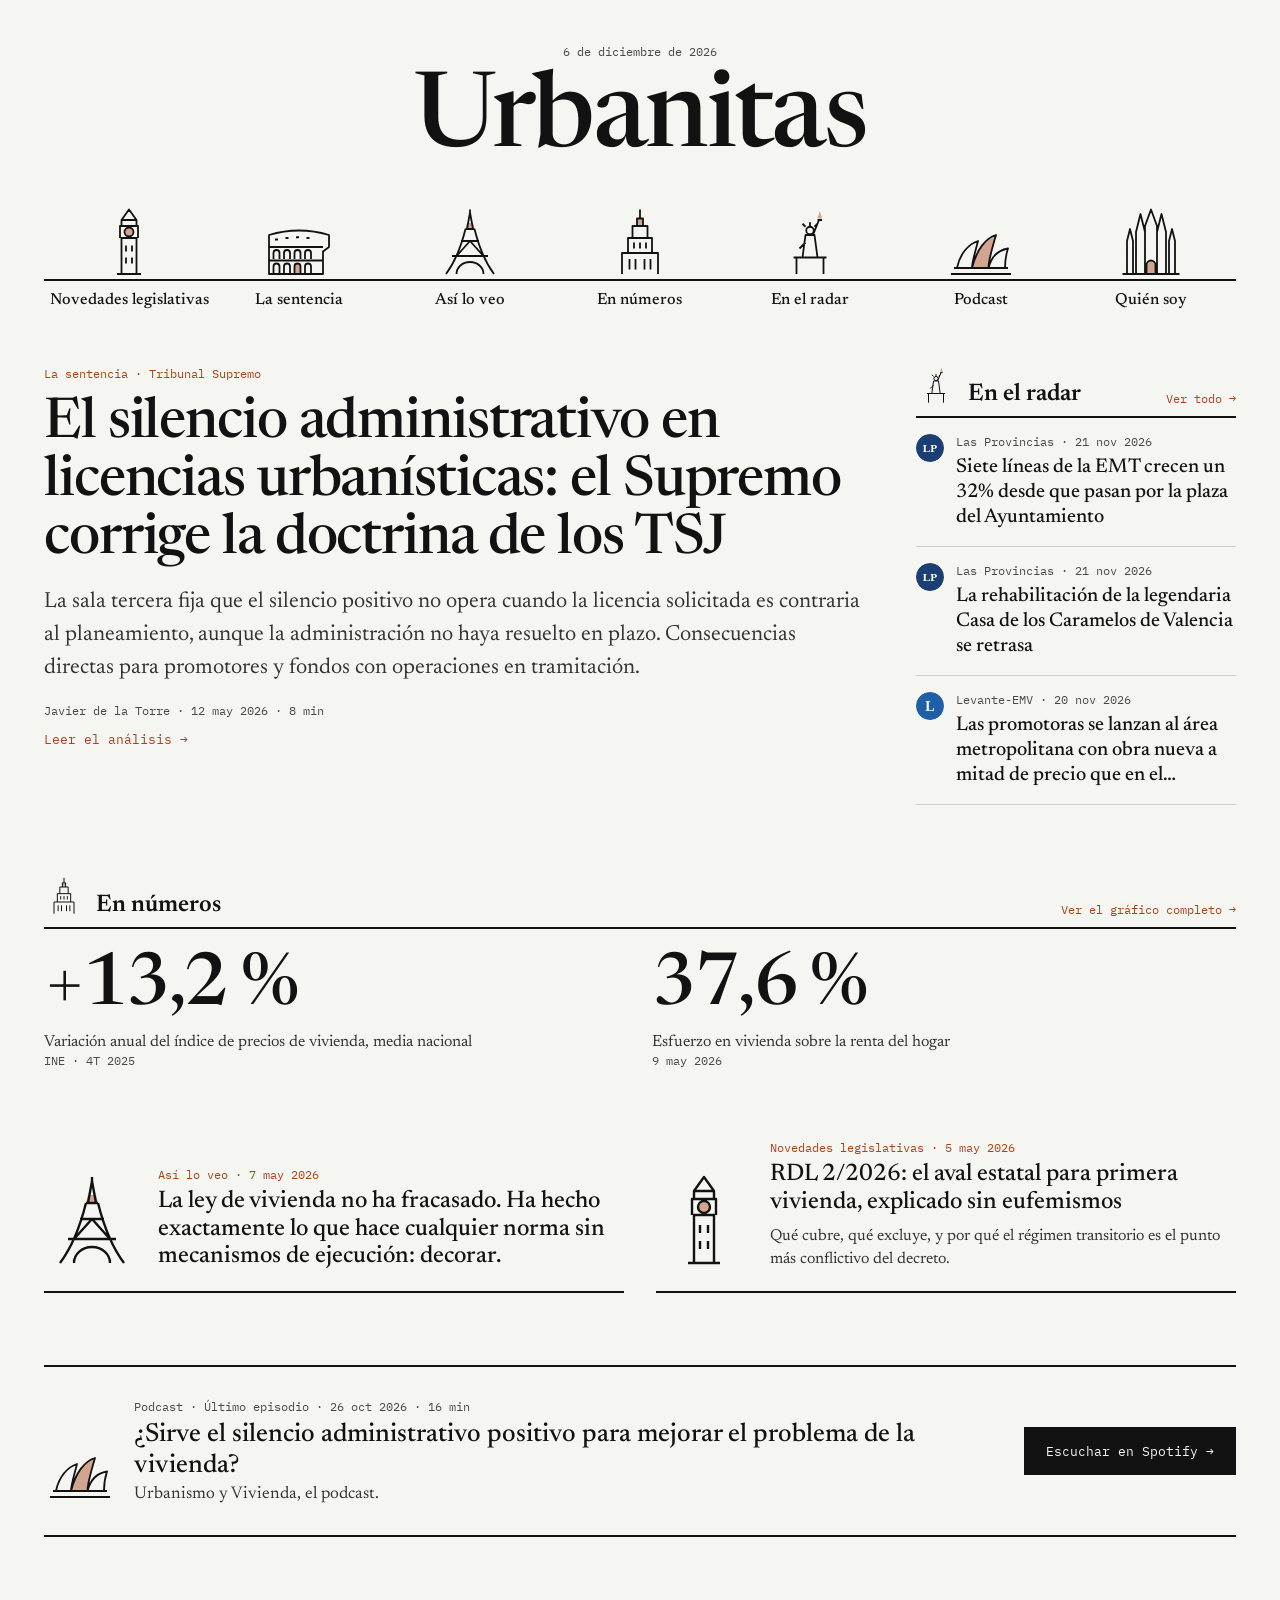
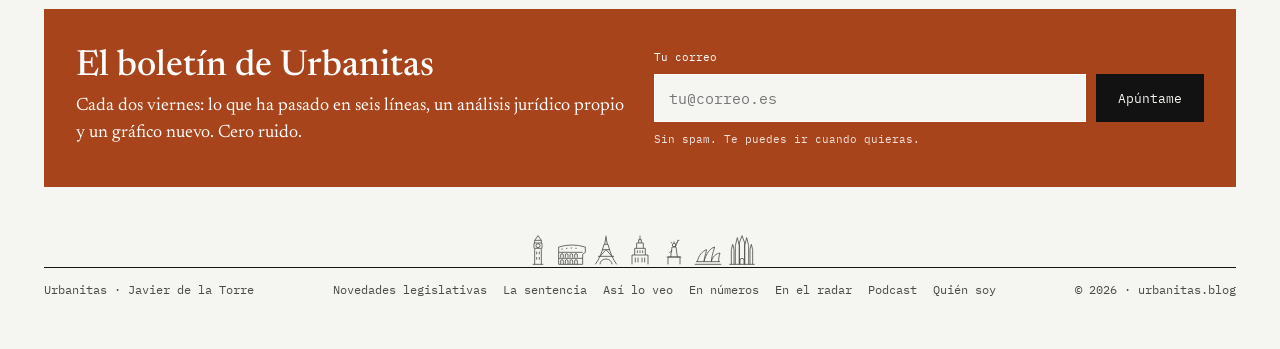
==== index.html @ dc938161 "Radar diario: 21 nov 2026 Co-Authored-By: Claude Opus 5.5 <noreply@anthropic.com> Claude-Session: ht" ====
<!doctype html>
<html lang="es">
<head>
<meta charset="utf-8">
<meta name="viewport" content="width=device-width, initial-scale=1">
<title>Urbanitas</title>
<meta name="description" content="Urbanitas: análisis jurídico, datos y opinión sobre urbanismo y vivienda en España, por Javier de la Torre.">
<link rel="preconnect" href="https://fonts.googleapis.com">
<link rel="preconnect" href="https://fonts.gstatic.com" crossorigin>
<link href="https://fonts.googleapis.com/css2?family=Newsreader:ital,opsz,wght@0,6..72,400;0,6..72,500;0,6..72,600;1,6..72,400&family=IBM+Plex+Mono:wght@400;500&display=swap" rel="stylesheet">
<link rel="stylesheet" href="assets/urbanitas.css">
<link rel="icon" href="data:image/svg+xml,%3Csvg xmlns='http://www.w3.org/2000/svg' viewBox='0 0 32 32'%3E%3Crect width='32' height='32' fill='%23121212'/%3E%3Ctext x='16' y='23' font-family='Georgia,serif' font-size='20' fill='%23F5F5F2' text-anchor='middle'%3EU%3C/text%3E%3C/svg%3E">
</head>
<body>

<header class="cabecera contenedor">
  <div class="cabecera-meta"><span id="fecha-hoy"></span></div>
  <a href="index.html" class="logo">Urbanitas</a>
  <nav class="skyline" aria-label="Secciones">
      <a href="legislativa.html">
        <span class="suelo"><svg class="icono" viewBox="0 0 48 48" aria-hidden="true"><use href="assets/iconos.svg#i-bigben"></use></svg></span>
        <span class="nombre">Novedades legislativas</span>
      </a>
      <a href="sentencia.html">
        <span class="suelo"><svg class="icono" viewBox="0 0 48 48" aria-hidden="true"><use href="assets/iconos.svg#i-coliseo"></use></svg></span>
        <span class="nombre">La sentencia</span>
      </a>
      <a href="opinion.html">
        <span class="suelo"><svg class="icono" viewBox="0 0 48 48" aria-hidden="true"><use href="assets/iconos.svg#i-eiffel"></use></svg></span>
        <span class="nombre">Así lo veo</span>
      </a>
      <a href="numeros.html">
        <span class="suelo"><svg class="icono" viewBox="0 0 48 48" aria-hidden="true"><use href="assets/iconos.svg#i-empire"></use></svg></span>
        <span class="nombre">En números</span>
      </a>
      <a href="radar.html">
        <span class="suelo"><svg class="icono" viewBox="0 0 48 48" aria-hidden="true"><use href="assets/iconos.svg#i-libertad"></use></svg></span>
        <span class="nombre">En el radar</span>
      </a>
      <a href="podcast.html">
        <span class="suelo"><svg class="icono" viewBox="0 0 48 48" aria-hidden="true"><use href="assets/iconos.svg#i-opera"></use></svg></span>
        <span class="nombre">Podcast</span>
      </a>
      <a href="quien.html">
        <span class="suelo"><svg class="icono" viewBox="0 0 48 48" aria-hidden="true"><use href="assets/iconos.svg#i-sagrada"></use></svg></span>
        <span class="nombre">Quién soy</span>
      </a>
  </nav>
</header>

<main class="contenedor">
<div class="portada">
  <article>
    <div class="eyebrow">La sentencia · Tribunal Supremo</div>
    <h1 class="titular-grande"><a href="sentencia.html">El silencio administrativo en licencias urbanísticas: el Supremo corrige la doctrina de los TSJ</a></h1>
    <p class="entradilla">La sala tercera fija que el silencio positivo no opera cuando la licencia solicitada es contraria al planeamiento, aunque la administración no haya resuelto en plazo. Consecuencias directas para promotores y fondos con operaciones en tramitación.</p>
    <div class="fecha">Javier de la Torre · 12 may 2026 · 8 min</div>
    <a href="sentencia.html" class="boton-texto">Leer el análisis →</a>
  </article>

  <aside aria-labelledby="radar-tit">
    <div class="cabeza-bloque">
      <svg class="icono" viewBox="0 0 48 48" aria-hidden="true"><use href="assets/iconos.svg#i-libertad"></use></svg>
      <h2 id="radar-tit">En el radar</h2>
      <a href="radar.html" class="mas">Ver todo →</a>
    </div>
    <div class="lista-radar">
      <a href="https://www.lasprovincias.es/valencia-ciudad/siete-lineas-emt-crecen-pasan-plaza-ayuntamiento-20261120200342-nt.html" target="_blank" rel="noopener">
        <img class="medio" src="assets/medios/lasprovincias.svg" alt="" width="28" height="28">
        <span class="cuerpo">
        <span class="fuente">Las Provincias · 21 nov 2026</span>
        <span class="tit">Siete líneas de la EMT crecen un 32% desde que pasan por la plaza del Ayuntamiento</span>
        </span>
      </a>
      <a href="https://www.lasprovincias.es/valencia-ciudad/rehabilitacion-legendaria-casa-caramelos-valencia-retrasa-20261120002434-nt.html" target="_blank" rel="noopener">
        <img class="medio" src="assets/medios/lasprovincias.svg" alt="" width="28" height="28">
        <span class="cuerpo">
        <span class="fuente">Las Provincias · 21 nov 2026</span>
        <span class="tit">La rehabilitación de la legendaria Casa de los Caramelos de Valencia se retrasa</span>
        </span>
      </a>
      <a href="https://www.levante-emv.com/economia/2026/11/20/promotoras-lanzan-area-metropolitana-obra-obra-nueva-valencia-136625715.html" target="_blank" rel="noopener">
        <img class="medio" src="assets/medios/levante.svg" alt="" width="28" height="28">
        <span class="cuerpo">
        <span class="fuente">Levante-EMV · 20 nov 2026</span>
        <span class="tit">Las promotoras se lanzan al área metropolitana con obra nueva a mitad de precio que en el…</span>
        </span>
      </a>
    </div>
  </aside>
</div>

<section class="bloque" aria-labelledby="numeros-tit">
  <div class="cabeza-bloque">
    <svg class="icono" viewBox="0 0 48 48" aria-hidden="true"><use href="assets/iconos.svg#i-empire"></use></svg>
    <h2 id="numeros-tit">En números</h2>
    <a href="numeros.html" class="mas">Ver el gráfico completo →</a>
  </div>
  <div class="cifras">
    <div class="cifra">
      <div class="valor">+13,2 %</div>
      <div class="que">Variación anual del índice de precios de vivienda, media nacional</div>
      <div class="fuente">INE · 4T 2025</div>
    </div>
    <div class="cifra">
      <div class="valor">37,6 %</div>
      <div class="que">Esfuerzo en vivienda sobre la renta del hogar</div>
      <div class="fuente">9 may 2026</div>
    </div>
  </div>
</section>

<section class="bloque tarjetas" aria-label="Más secciones">
  <a href="opinion.html" class="tarjeta">
    <svg class="icono" viewBox="0 0 48 48" aria-hidden="true"><use href="assets/iconos.svg#i-eiffel"></use></svg>
    <span>
      <span class="eyebrow">Así lo veo · 7 may 2026</span>
      <span class="tit">La ley de vivienda no ha fracasado. Ha hecho exactamente lo que hace cualquier norma sin mecanismos de ejecución: decorar.</span>
    </span>
  </a>
  <a href="legislativa.html" class="tarjeta">
    <svg class="icono" viewBox="0 0 48 48" aria-hidden="true"><use href="assets/iconos.svg#i-bigben"></use></svg>
    <span>
      <span class="eyebrow">Novedades legislativas · 5 may 2026</span>
      <span class="tit">RDL 2/2026: el aval estatal para primera vivienda, explicado sin eufemismos</span>
      <span class="txt">Qué cubre, qué excluye, y por qué el régimen transitorio es el punto más conflictivo del decreto.</span>
    </span>
  </a>
</section>

<section class="bloque franja-podcast" aria-labelledby="podcast-tit">
  <div class="izq">
    <svg class="icono" viewBox="0 0 48 48" aria-hidden="true"><use href="assets/iconos.svg#i-opera"></use></svg>
    <div>
      <div class="fecha">Podcast · Último episodio · 26 oct 2026 · 16 min</div>
      <h2 id="podcast-tit" style="margin: 6px 0 4px; font-size: 26px; font-weight: 500; line-height: 1.2">¿Sirve el silencio administrativo positivo para mejorar el problema de la vivienda?</h2>
      <p>Urbanismo y Vivienda, el podcast.</p>
    </div>
  </div>
  <a href="https://open.spotify.com/episode/01g6iBTJMUlz0GUgnX8MWM" target="_blank" rel="noopener" class="boton">Escuchar en Spotify →</a>
</section>

<section class="boletin" id="boletin" aria-labelledby="boletin-tit">
  <div class="texto">
    <h2 id="boletin-tit">El boletín de Urbanitas</h2>
    <p>Cada dos viernes: lo que ha pasado en seis líneas, un análisis jurídico propio y un gráfico nuevo. Cero ruido.</p>
  </div>
  <form onsubmit="return false">
    <label for="correo-boletin">Tu correo</label>
    <input id="correo-boletin" type="email" placeholder="tu@correo.es" autocomplete="email" required>
    <button type="submit" class="boton">Apúntame</button>
    <span class="letra-pequena">Sin spam. Te puedes ir cuando quieras.</span>
  </form>
</section>
</main>

<footer class="pie contenedor">
  <div class="perfil" aria-hidden="true"><svg class="icono" viewBox="0 0 48 48" aria-hidden="true"><use href="assets/iconos.svg#i-bigben"></use></svg><svg class="icono" viewBox="0 0 48 48" aria-hidden="true"><use href="assets/iconos.svg#i-coliseo"></use></svg><svg class="icono" viewBox="0 0 48 48" aria-hidden="true"><use href="assets/iconos.svg#i-eiffel"></use></svg><svg class="icono" viewBox="0 0 48 48" aria-hidden="true"><use href="assets/iconos.svg#i-empire"></use></svg><svg class="icono" viewBox="0 0 48 48" aria-hidden="true"><use href="assets/iconos.svg#i-libertad"></use></svg><svg class="icono" viewBox="0 0 48 48" aria-hidden="true"><use href="assets/iconos.svg#i-opera"></use></svg><svg class="icono" viewBox="0 0 48 48" aria-hidden="true"><use href="assets/iconos.svg#i-sagrada"></use></svg></div>
  <div class="fila">
    <span>Urbanitas · Javier de la Torre</span>
    <nav aria-label="Pie"><a href="legislativa.html">Novedades legislativas</a> <a href="sentencia.html">La sentencia</a> <a href="opinion.html">Así lo veo</a> <a href="numeros.html">En números</a> <a href="radar.html">En el radar</a> <a href="podcast.html">Podcast</a> <a href="quien.html">Quién soy</a></nav>
    <span>© 2026 · urbanitas.blog</span>
  </div>
</footer>

<script src="assets/site.js"></script>
</body>
</html>
---- assets/urbanitas.css ----
/* Urbanitas — hoja de estilos común (diseño F: siluetas de ciudad) */

:root {
  --fondo: #F5F5F2;
  --panel: #E8E6DF;
  --blanco: #FFFFFF;
  --tinta: #121212;
  --texto: #33332F;
  --meta: #4A4A45;
  --linea: #CFCFC8;
  --acento: #A8441B;
  --acento-relleno: rgba(168, 68, 27, 0.45);
  --serif: 'Newsreader', Georgia, 'Times New Roman', serif;
  --mono: 'IBM Plex Mono', ui-monospace, 'SFMono-Regular', Menlo, monospace;
  --ancho: 1240px;
}

*, *::before, *::after { box-sizing: border-box; }
html { -webkit-text-size-adjust: 100%; }
body {
  margin: 0;
  background: var(--fondo);
  color: var(--tinta);
  font-family: var(--serif);
  -webkit-font-smoothing: antialiased;
}
a { color: inherit; text-decoration: none; }
a:hover { color: var(--acento); }
img { max-width: 100%; display: block; }
:focus-visible { outline: 2px solid var(--acento); outline-offset: 3px; }

.contenedor { max-width: var(--ancho); margin: 0 auto; padding: 0 24px; }
.mono { font-family: var(--mono); }

/* Iconos (sprite en assets/iconos.svg) */
.icono { display: block; color: var(--tinta); --relleno: var(--acento-relleno); }

/* ── Cabecera ─────────────────────────────── */
.cabecera { padding-top: 44px; text-align: center; }
.cabecera-meta { font-family: var(--mono); font-size: 12px; color: var(--meta); }
.logo {
  display: inline-block;
  margin: 14px 0 0;
  font-size: clamp(56px, 11vw, 104px);
  font-weight: 500;
  letter-spacing: -0.025em;
  line-height: 0.95;
}

/* Navegación: perfil urbano sobre una misma línea de suelo */
.skyline {
  margin-top: 36px;
  display: grid;
  grid-template-columns: repeat(7, minmax(0, 1fr));
  row-gap: 24px;
}
.skyline a { display: flex; flex-direction: column; text-align: center; }
.skyline .suelo { display: flex; justify-content: center; border-bottom: 2px solid var(--tinta); }
.skyline .icono { width: 72px; height: 72px; margin-bottom: -1px; transition: transform .2s ease; }
.skyline a:hover .icono { transform: translateY(-4px); }
.skyline .nombre { display: block; margin-top: 10px; padding: 0 4px; font-size: 16px; font-weight: 500; line-height: 1.2; }
.skyline a[aria-current="page"] .nombre { color: var(--acento); }
.skyline a[aria-current="page"] .suelo { border-bottom-color: var(--acento); }

@media (max-width: 900px) {
  .skyline { grid-template-columns: repeat(4, minmax(0, 1fr)); }
}
@media (max-width: 560px) {
  .skyline {
    display: flex; overflow-x: auto; gap: 0; scroll-snap-type: x mandatory;
    margin-left: -24px; margin-right: -24px; padding: 0 24px 6px;
  }
  .skyline a { flex: 0 0 112px; scroll-snap-align: start; }
  .skyline .icono { width: 60px; height: 60px; }
  .skyline .nombre { font-size: 14px; }
}

/* ── Contenido ────────────────────────────── */
main.contenedor { padding-top: 56px; }
.eyebrow { font-family: var(--mono); font-size: 12px; color: var(--acento); }
.fecha, .fuente { font-family: var(--mono); font-size: 11.5px; color: var(--meta); }

.portada { display: flex; flex-wrap: wrap; gap: 48px; }
.portada > article { flex: 999 1 580px; min-width: 0; }
.portada > aside { flex: 1 1 320px; min-width: 0; }

.titular-grande {
  margin: 14px 0 16px;
  font-size: clamp(36px, 5vw, 56px);
  font-weight: 500;
  line-height: 1.04;
  letter-spacing: -0.02em;
}
.entradilla { margin: 0 0 18px; font-size: clamp(18px, 2vw, 22px); line-height: 1.5; color: var(--texto); }
.boton-texto { display: inline-flex; align-items: center; min-height: 44px; font-family: var(--mono); font-size: 13px; color: var(--acento); }

.cabeza-bloque {
  display: flex; align-items: flex-end; gap: 12px;
  padding-bottom: 10px; border-bottom: 2px solid var(--tinta);
}
.cabeza-bloque h2, .cabeza-bloque h3 { margin: 0; font-size: 24px; font-weight: 600; }
.cabeza-bloque .icono { width: 40px; height: 40px; flex: none; }
.cabeza-bloque .mas { margin-left: auto; font-family: var(--mono); font-size: 12px; color: var(--acento); }

.lista-radar a { display: block; padding: 16px 0; border-bottom: 1px solid var(--linea); }
.lista-radar .tit { display: block; margin-top: 5px; font-size: 20px; font-weight: 500; line-height: 1.25; }

.bloque { margin-top: 72px; }

.tarjetas { display: grid; grid-template-columns: repeat(auto-fit, minmax(min(100%, 300px), 1fr)); gap: 32px; }
.tarjeta { display: flex; gap: 18px; align-items: flex-end; padding-bottom: 20px; border-bottom: 2px solid var(--tinta); }
.tarjeta .icono { width: 96px; height: 96px; flex: none; }
.tarjeta .eyebrow { display: block; margin-bottom: 6px; }
.tarjeta .tit { display: block; font-size: 24px; font-weight: 500; line-height: 1.15; }
.tarjeta .txt { display: block; margin-top: 8px; font-size: 16px; line-height: 1.45; color: var(--texto); }

.cifras { display: grid; grid-template-columns: repeat(auto-fit, minmax(min(100%, 240px), 1fr)); gap: 24px; margin-top: 22px; }
.cifra .valor { font-size: clamp(48px, 6vw, 72px); font-weight: 500; letter-spacing: -0.03em; line-height: 1; }
.cifra .que { margin-top: 8px; font-size: 16px; line-height: 1.4; color: var(--texto); }

.franja-podcast {
  display: flex; flex-wrap: wrap; gap: 28px; align-items: center; justify-content: space-between;
  padding: 32px 0; border-top: 2px solid var(--tinta); border-bottom: 2px solid var(--tinta);
}
.franja-podcast .izq { display: flex; gap: 18px; align-items: flex-end; flex: 1 1 420px; }
.franja-podcast .icono { width: 72px; height: 72px; flex: none; }
.franja-podcast h3 { margin: 6px 0 4px; font-size: 26px; font-weight: 500; line-height: 1.2; }
.franja-podcast p { margin: 0; font-size: 17px; color: var(--texto); }

.boton {
  display: inline-flex; align-items: center; justify-content: center;
  min-height: 48px; padding: 0 22px; border: 0; cursor: pointer;
  background: var(--tinta); color: var(--fondo);
  font-family: var(--mono); font-size: 13px;
}
.boton:hover { background: var(--acento); color: var(--blanco); }

/* Boletín */
.boletin {
  margin-top: 72px; padding: 40px 32px;
  background: var(--acento); color: var(--blanco);
  display: flex; flex-wrap: wrap; gap: 28px; align-items: center; justify-content: space-between;
}
.boletin h2 { margin: 0 0 8px; font-size: 36px; font-weight: 500; }
.boletin p { margin: 0; font-size: 18px; line-height: 1.5; }
.boletin .texto { flex: 1 1 380px; }
.boletin form { flex: 1 1 380px; display: flex; flex-wrap: wrap; gap: 10px; font-family: var(--mono); }
.boletin label { flex-basis: 100%; font-size: 11px; }
.boletin input {
  flex: 1 1 220px; min-height: 48px; padding: 0 14px;
  border: 1px solid var(--blanco); background: var(--fondo); color: var(--tinta);
  font-family: var(--mono); font-size: 15px;
}
.boletin .boton:hover { background: var(--fondo); color: var(--tinta); }
.boletin .letra-pequena { flex-basis: 100%; font-size: 11px; opacity: .85; }

/* Páginas interiores */
.cabeza-pagina { display: flex; gap: 24px; align-items: flex-end; padding-bottom: 24px; border-bottom: 2px solid var(--tinta); }
.cabeza-pagina .icono { width: 120px; height: 120px; flex: none; }
.cabeza-pagina h1 { margin: 6px 0 8px; font-size: clamp(40px, 6vw, 64px); font-weight: 500; line-height: 1; letter-spacing: -0.02em; }
.cabeza-pagina p { margin: 0; max-width: 680px; font-size: 19px; line-height: 1.5; color: var(--texto); }
@media (max-width: 560px) { .cabeza-pagina { flex-direction: column; align-items: flex-start; } .cabeza-pagina .icono { width: 88px; height: 88px; } }

.prosa { max-width: 720px; font-size: 20px; line-height: 1.65; color: var(--texto); }
.prosa p { margin: 0 0 1.1em; }

.historia { padding: 32px 0; border-bottom: 1px solid var(--linea); }
.historia h2 { margin: 8px 0 12px; font-size: 32px; font-weight: 500; line-height: 1.15; letter-spacing: -0.01em; }
.historia > p { margin: 0 0 18px; max-width: 760px; font-size: 18px; line-height: 1.6; color: var(--texto); }
.fuentes { display: grid; grid-template-columns: repeat(auto-fit, minmax(min(100%, 300px), 1fr)); gap: 16px; }
.fuentes a { display: block; padding: 16px 18px; background: var(--blanco); border: 1px solid var(--linea); }
.fuentes a:hover { border-color: var(--acento); }
.fuentes .tit { display: block; margin: 6px 0; font-size: 18px; font-weight: 500; line-height: 1.3; color: var(--tinta); }
.fuentes .res { display: block; font-size: 15px; line-height: 1.45; color: var(--texto); }

.episodios a { display: grid; grid-template-columns: 90px minmax(0, 1fr); gap: 4px 24px; padding: 22px 0; border-bottom: 1px solid var(--linea); }
.episodios .num { font-family: var(--mono); font-size: 13px; color: var(--acento); padding-top: 6px; }
.episodios .tit { font-size: 22px; font-weight: 500; line-height: 1.25; }
.episodios .res { display: block; margin-top: 6px; font-size: 16px; line-height: 1.5; color: var(--texto); }
.episodios .fecha { display: block; margin-top: 8px; }
@media (max-width: 560px) { .episodios a { grid-template-columns: minmax(0, 1fr); } }

.enlaces-fila { display: flex; flex-wrap: wrap; gap: 12px; margin-top: 8px; }
.enlaces-fila a { display: inline-flex; align-items: center; min-height: 44px; padding: 0 18px; border: 1.5px solid var(--tinta); font-family: var(--mono); font-size: 13px; }

.formulario { display: grid; gap: 14px; max-width: 560px; font-family: var(--mono); }
.formulario label { display: grid; gap: 6px; font-size: 12px; color: var(--meta); }
.formulario input, .formulario textarea {
  width: 100%; padding: 12px 14px; border: 1px solid var(--tinta); background: var(--blanco);
  color: var(--tinta); font-family: var(--serif); font-size: 17px;
}
.formulario textarea { min-height: 160px; resize: vertical; }

.en-obras { padding: 48px 0 24px; max-width: 640px; }
.en-obras h2 { margin: 0 0 12px; font-size: 32px; font-weight: 500; }
.en-obras p { margin: 0 0 20px; font-size: 19px; line-height: 1.55; color: var(--texto); }
.vallado { height: 14px; margin-top: 8px; background: repeating-linear-gradient(-45deg, var(--tinta) 0 10px, var(--fondo) 10px 20px); }

/* ── Pie ─────────────────────────────────── */
.pie.contenedor { padding-top: 48px; padding-bottom: 52px; }
.pie .perfil { display: flex; justify-content: center; align-items: flex-end; gap: 2px; border-bottom: 1px solid var(--tinta); }
.pie .perfil .icono { width: 32px; height: 32px; color: var(--meta); --relleno: transparent; }
.pie .fila { margin-top: 14px; display: flex; flex-wrap: wrap; justify-content: space-between; gap: 12px; font-family: var(--mono); font-size: 12px; color: var(--meta); }
.pie .fila nav { display: flex; flex-wrap: wrap; gap: 6px 16px; }

/* Logos de medio en las noticias del radar */
.fuentes a, .lista-radar a { display: grid; grid-template-columns: 28px 1fr; column-gap: 12px; align-items: start; }
.medio { width: 28px; height: 28px; border-radius: 50%; object-fit: cover; background: var(--panel); }
.cuerpo { display: block; min-width: 0; }
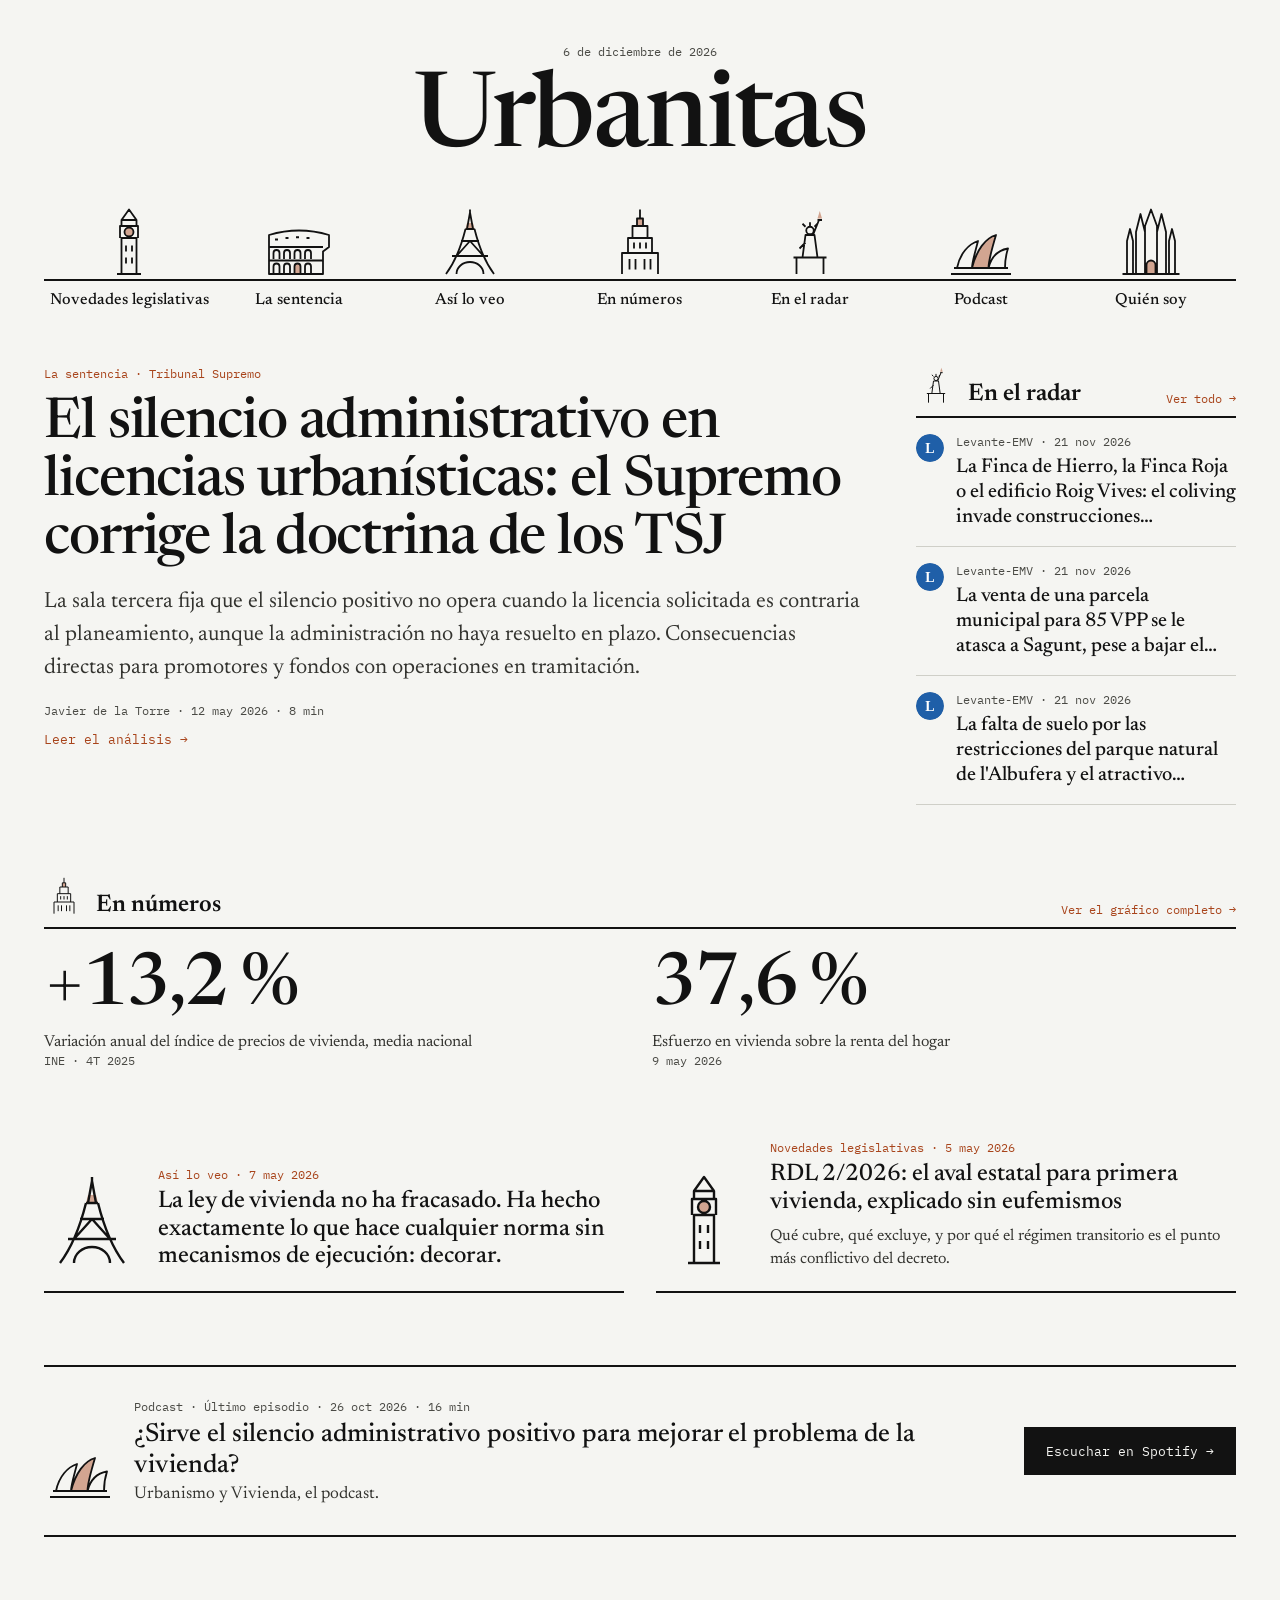
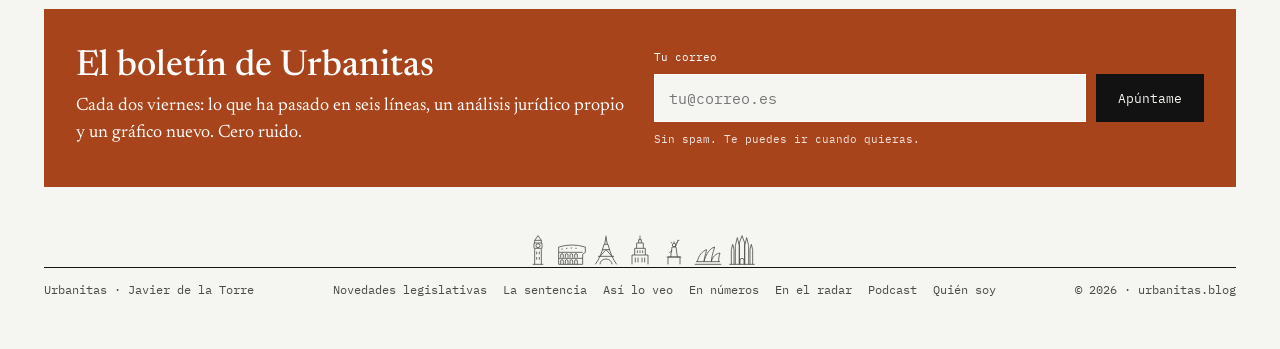
==== commit f396248e: "Radar diario: 22 nov 2026 Co-Authored-By: Claude Opus 5.5 <noreply@anthropic.com> Claude-Session: ht" ====
--- a/index.html
+++ b/index.html
@@ -65,25 +65,25 @@
       <a href="radar.html" class="mas">Ver todo →</a>
     </div>
     <div class="lista-radar">
-      <a href="https://www.lasprovincias.es/valencia-ciudad/siete-lineas-emt-crecen-pasan-plaza-ayuntamiento-20261120200342-nt.html" target="_blank" rel="noopener">
-        <img class="medio" src="assets/medios/lasprovincias.svg" alt="" width="28" height="28">
+      <a href="https://www.levante-emv.com/valencia/2026/11/21/finca-hierro-finca-roja-o-136672214.html" target="_blank" rel="noopener">
+        <img class="medio" src="assets/medios/levante.svg" alt="" width="28" height="28">
         <span class="cuerpo">
-        <span class="fuente">Las Provincias · 21 nov 2026</span>
-        <span class="tit">Siete líneas de la EMT crecen un 32% desde que pasan por la plaza del Ayuntamiento</span>
+        <span class="fuente">Levante-EMV · 21 nov 2026</span>
+        <span class="tit">La Finca de Hierro, la Finca Roja o el edificio Roig Vives: el coliving invade construcciones…</span>
         </span>
       </a>
-      <a href="https://www.lasprovincias.es/valencia-ciudad/rehabilitacion-legendaria-casa-caramelos-valencia-retrasa-20261120002434-nt.html" target="_blank" rel="noopener">
-        <img class="medio" src="assets/medios/lasprovincias.svg" alt="" width="28" height="28">
+      <a href="https://www.levante-emv.com/morvedre/2026/11/21/venta-parcela-municipal-sagunt-85-vpp-atasca-mitad-precio-ofertas-136604769.html" target="_blank" rel="noopener">
+        <img class="medio" src="assets/medios/levante.svg" alt="" width="28" height="28">
         <span class="cuerpo">
-        <span class="fuente">Las Provincias · 21 nov 2026</span>
-        <span class="tit">La rehabilitación de la legendaria Casa de los Caramelos de Valencia se retrasa</span>
+        <span class="fuente">Levante-EMV · 21 nov 2026</span>
+        <span class="tit">La venta de una parcela municipal para 85 VPP se le atasca a Sagunt, pese a bajar el…</span>
         </span>
       </a>
-      <a href="https://www.levante-emv.com/economia/2026/11/20/promotoras-lanzan-area-metropolitana-obra-obra-nueva-valencia-136625715.html" target="_blank" rel="noopener">
+      <a href="https://www.levante-emv.com/ribera/2026/11/21/falta-suelo-restricciones-parque-natural-albufera-atractivo-turistico-dispara-precio-vivienda-perello-136675618.html" target="_blank" rel="noopener">
         <img class="medio" src="assets/medios/levante.svg" alt="" width="28" height="28">
         <span class="cuerpo">
-        <span class="fuente">Levante-EMV · 20 nov 2026</span>
-        <span class="tit">Las promotoras se lanzan al área metropolitana con obra nueva a mitad de precio que en el…</span>
+        <span class="fuente">Levante-EMV · 21 nov 2026</span>
+        <span class="tit">La falta de suelo por las restricciones del parque natural de l'Albufera y el atractivo…</span>
         </span>
       </a>
     </div>
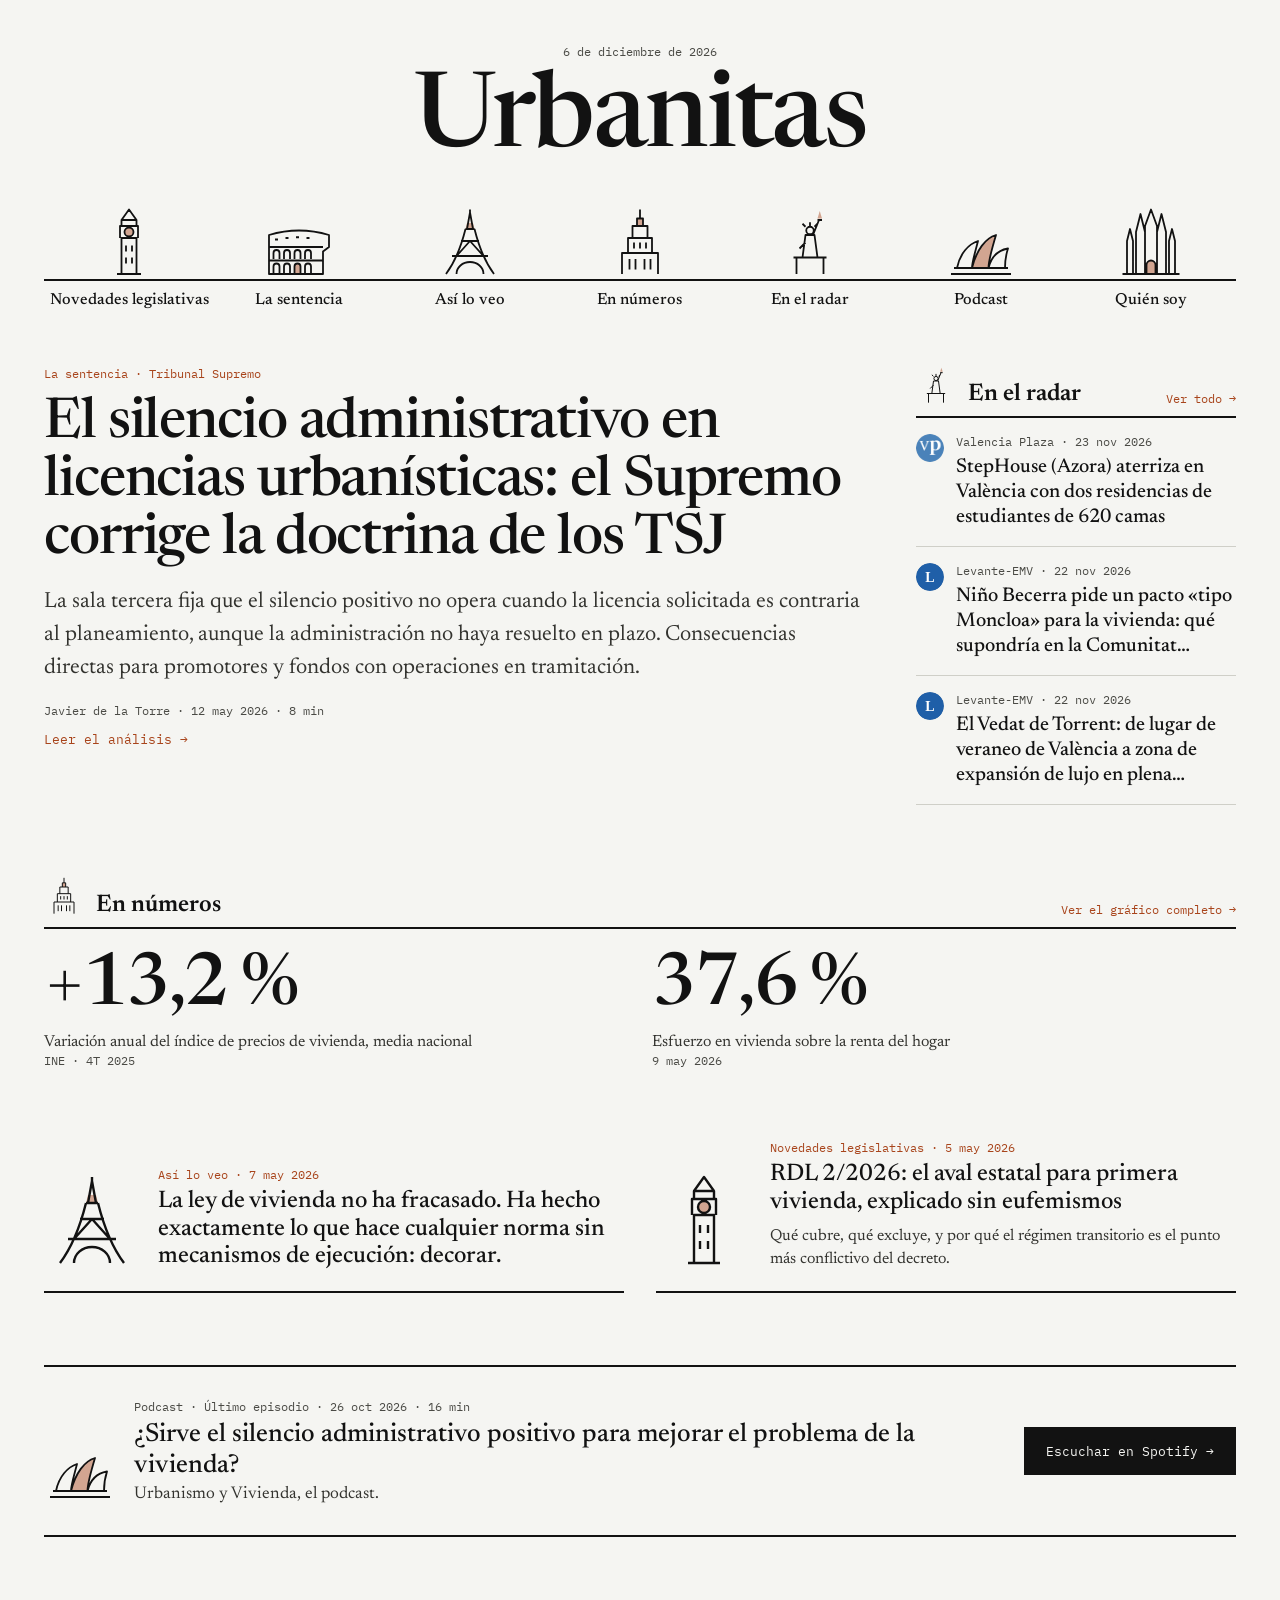
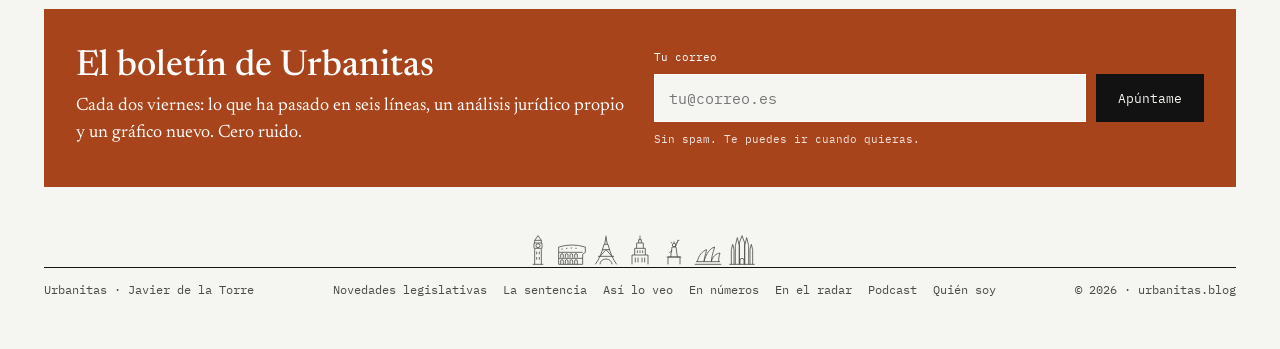
==== commit d1094afd: "Radar diario: 23 nov 2026 Co-Authored-By: Claude Opus 5.5 <noreply@anthropic.com> Claude-Session: ht" ====
--- a/index.html
+++ b/index.html
@@ -65,25 +65,25 @@
       <a href="radar.html" class="mas">Ver todo →</a>
     </div>
     <div class="lista-radar">
-      <a href="https://www.levante-emv.com/valencia/2026/11/21/finca-hierro-finca-roja-o-136672214.html" target="_blank" rel="noopener">
+      <a href="https://valenciaplaza.com/valenciaplaza/plaza-inmobiliaria/stephouse-azora-aterriza-en-valencia-con-dos-residencias-de-estudiantes-de-620-camas" target="_blank" rel="noopener">
+        <img class="medio" src="assets/medios/valenciaplaza.png" alt="" width="28" height="28">
+        <span class="cuerpo">
+        <span class="fuente">Valencia Plaza · 23 nov 2026</span>
+        <span class="tit">StepHouse (Azora) aterriza en València con dos residencias de estudiantes de 620 camas</span>
+        </span>
+      </a>
+      <a href="https://www.levante-emv.com/economia/2026/11/22/nino-becerra-pide-pacto-tipo-136717902.html" target="_blank" rel="noopener">
         <img class="medio" src="assets/medios/levante.svg" alt="" width="28" height="28">
         <span class="cuerpo">
-        <span class="fuente">Levante-EMV · 21 nov 2026</span>
-        <span class="tit">La Finca de Hierro, la Finca Roja o el edificio Roig Vives: el coliving invade construcciones…</span>
+        <span class="fuente">Levante-EMV · 22 nov 2026</span>
+        <span class="tit">Niño Becerra pide un pacto «tipo Moncloa» para la vivienda: qué supondría en la Comunitat…</span>
         </span>
       </a>
-      <a href="https://www.levante-emv.com/morvedre/2026/11/21/venta-parcela-municipal-sagunt-85-vpp-atasca-mitad-precio-ofertas-136604769.html" target="_blank" rel="noopener">
+      <a href="https://www.levante-emv.com/horta/2026/11/22/vedat-torrent-lugar-veraneo-valencia-136630703.html" target="_blank" rel="noopener">
         <img class="medio" src="assets/medios/levante.svg" alt="" width="28" height="28">
         <span class="cuerpo">
-        <span class="fuente">Levante-EMV · 21 nov 2026</span>
-        <span class="tit">La venta de una parcela municipal para 85 VPP se le atasca a Sagunt, pese a bajar el…</span>
-        </span>
-      </a>
-      <a href="https://www.levante-emv.com/ribera/2026/11/21/falta-suelo-restricciones-parque-natural-albufera-atractivo-turistico-dispara-precio-vivienda-perello-136675618.html" target="_blank" rel="noopener">
-        <img class="medio" src="assets/medios/levante.svg" alt="" width="28" height="28">
-        <span class="cuerpo">
-        <span class="fuente">Levante-EMV · 21 nov 2026</span>
-        <span class="tit">La falta de suelo por las restricciones del parque natural de l'Albufera y el atractivo…</span>
+        <span class="fuente">Levante-EMV · 22 nov 2026</span>
+        <span class="tit">El Vedat de Torrent: de lugar de veraneo de València a zona de expansión de lujo en plena…</span>
         </span>
       </a>
     </div>
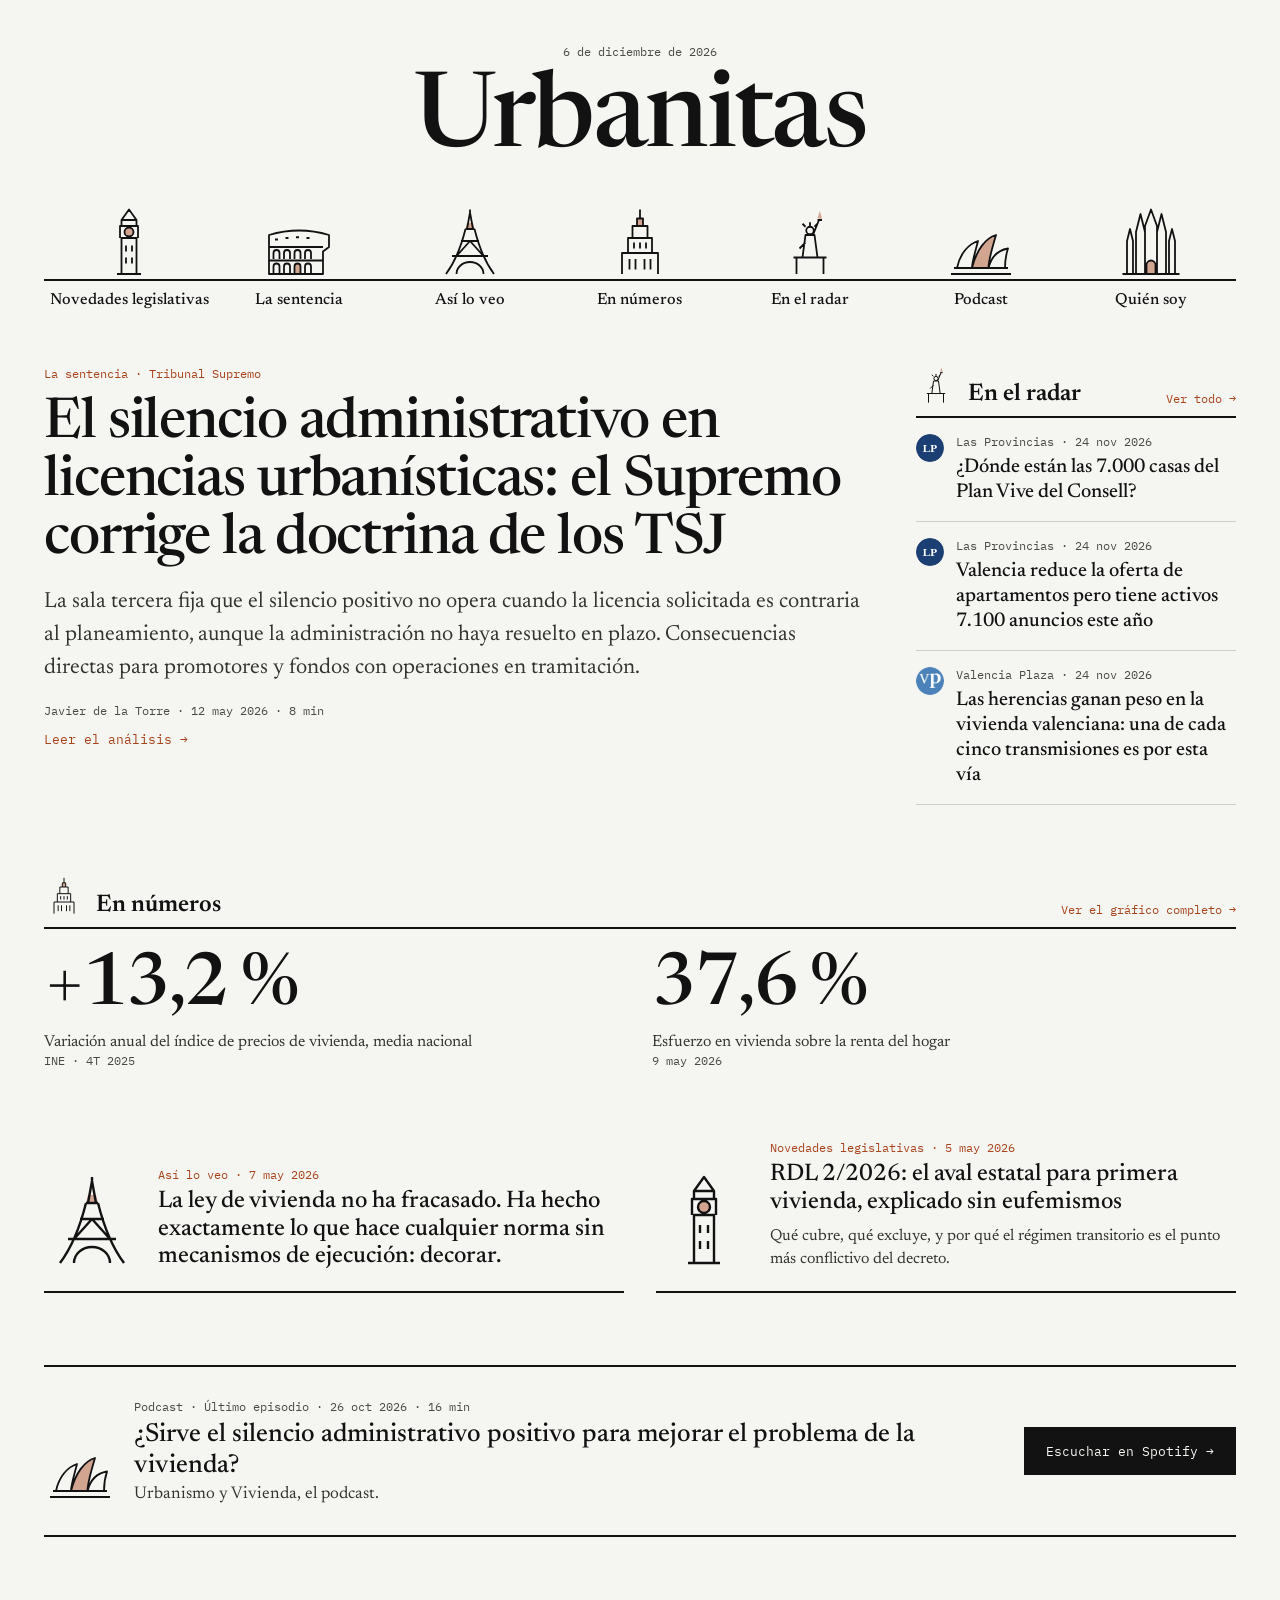
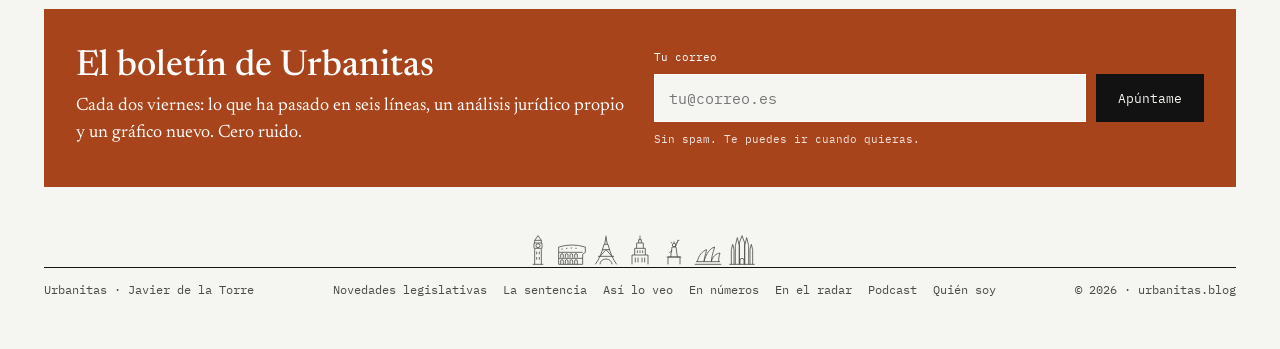
==== commit e21e532b: "Radar diario: 24 nov 2026 Co-Authored-By: Claude Opus 5.5 <noreply@anthropic.com> Claude-Session: ht" ====
--- a/index.html
+++ b/index.html
@@ -65,25 +65,25 @@
       <a href="radar.html" class="mas">Ver todo →</a>
     </div>
     <div class="lista-radar">
-      <a href="https://valenciaplaza.com/valenciaplaza/plaza-inmobiliaria/stephouse-azora-aterriza-en-valencia-con-dos-residencias-de-estudiantes-de-620-camas" target="_blank" rel="noopener">
+      <a href="https://www.lasprovincias.es/economia/7000-casas-plan-vive-consell-20261123162321-nt.html" target="_blank" rel="noopener">
+        <img class="medio" src="assets/medios/lasprovincias.svg" alt="" width="28" height="28">
+        <span class="cuerpo">
+        <span class="fuente">Las Provincias · 24 nov 2026</span>
+        <span class="tit">¿Dónde están las 7.000 casas del Plan Vive del Consell?</span>
+        </span>
+      </a>
+      <a href="https://www.lasprovincias.es/valencia-ciudad/valencia-reduce-oferta-apartamentos-activos-7100-anuncios-20261123003505-nt.html" target="_blank" rel="noopener">
+        <img class="medio" src="assets/medios/lasprovincias.svg" alt="" width="28" height="28">
+        <span class="cuerpo">
+        <span class="fuente">Las Provincias · 24 nov 2026</span>
+        <span class="tit">Valencia reduce la oferta de apartamentos pero tiene activos 7.100 anuncios este año</span>
+        </span>
+      </a>
+      <a href="https://valenciaplaza.com/valenciaplaza/plaza-inmobiliaria/las-herencias-ganan-peso-en-la-vivienda-valenciana-una-de-cada-cinco-transmisiones-es-por-esta-via" target="_blank" rel="noopener">
         <img class="medio" src="assets/medios/valenciaplaza.png" alt="" width="28" height="28">
         <span class="cuerpo">
-        <span class="fuente">Valencia Plaza · 23 nov 2026</span>
-        <span class="tit">StepHouse (Azora) aterriza en València con dos residencias de estudiantes de 620 camas</span>
-        </span>
-      </a>
-      <a href="https://www.levante-emv.com/economia/2026/11/22/nino-becerra-pide-pacto-tipo-136717902.html" target="_blank" rel="noopener">
-        <img class="medio" src="assets/medios/levante.svg" alt="" width="28" height="28">
-        <span class="cuerpo">
-        <span class="fuente">Levante-EMV · 22 nov 2026</span>
-        <span class="tit">Niño Becerra pide un pacto «tipo Moncloa» para la vivienda: qué supondría en la Comunitat…</span>
-        </span>
-      </a>
-      <a href="https://www.levante-emv.com/horta/2026/11/22/vedat-torrent-lugar-veraneo-valencia-136630703.html" target="_blank" rel="noopener">
-        <img class="medio" src="assets/medios/levante.svg" alt="" width="28" height="28">
-        <span class="cuerpo">
-        <span class="fuente">Levante-EMV · 22 nov 2026</span>
-        <span class="tit">El Vedat de Torrent: de lugar de veraneo de València a zona de expansión de lujo en plena…</span>
+        <span class="fuente">Valencia Plaza · 24 nov 2026</span>
+        <span class="tit">Las herencias ganan peso en la vivienda valenciana: una de cada cinco transmisiones es por esta vía</span>
         </span>
       </a>
     </div>
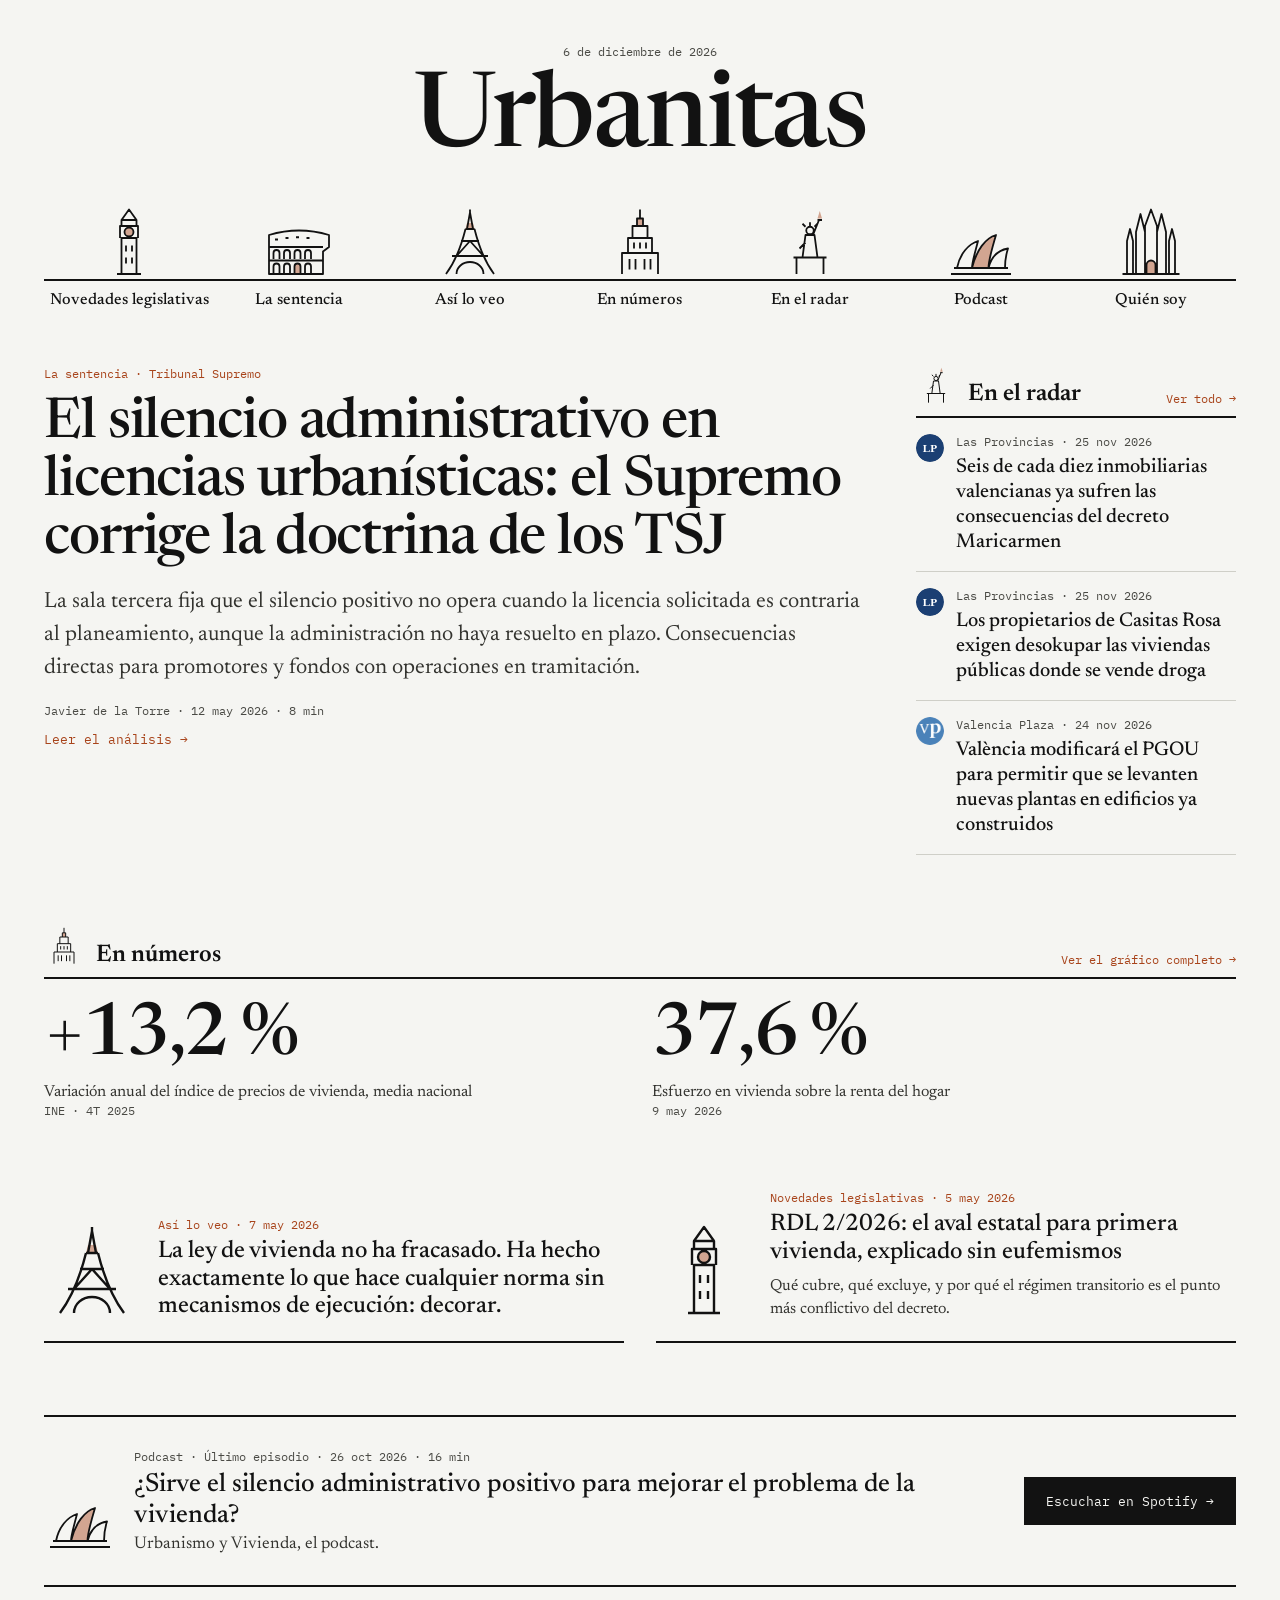
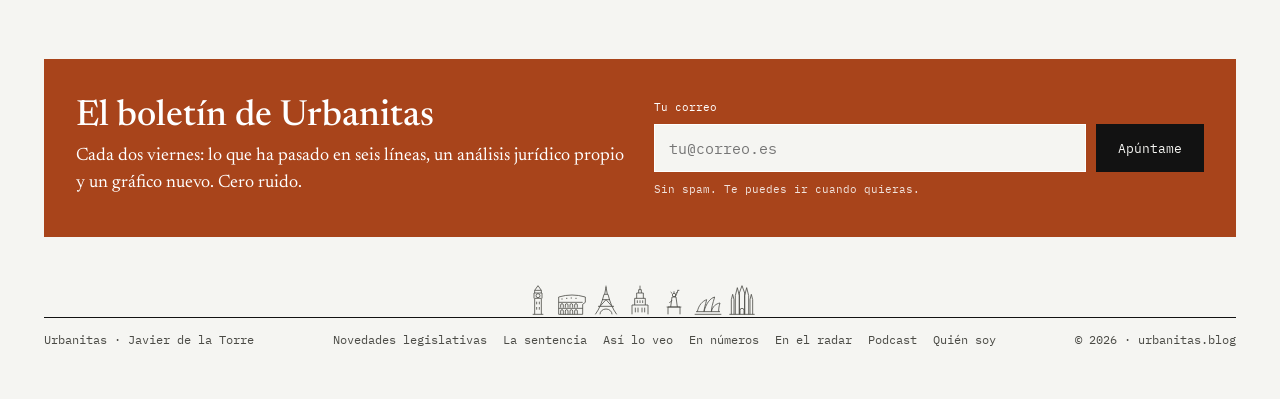
==== commit c4ff717e: "Radar diario: 25 nov 2026 Co-Authored-By: Claude Opus 5.5 <noreply@anthropic.com> Claude-Session: ht" ====
--- a/index.html
+++ b/index.html
@@ -65,25 +65,25 @@
       <a href="radar.html" class="mas">Ver todo →</a>
     </div>
     <div class="lista-radar">
-      <a href="https://www.lasprovincias.es/economia/7000-casas-plan-vive-consell-20261123162321-nt.html" target="_blank" rel="noopener">
+      <a href="https://www.lasprovincias.es/economia/seis-diez-inmobiliarias-valencianas-sufren-consecuencias-decreto-20261124014612-nt.html" target="_blank" rel="noopener">
         <img class="medio" src="assets/medios/lasprovincias.svg" alt="" width="28" height="28">
         <span class="cuerpo">
-        <span class="fuente">Las Provincias · 24 nov 2026</span>
-        <span class="tit">¿Dónde están las 7.000 casas del Plan Vive del Consell?</span>
+        <span class="fuente">Las Provincias · 25 nov 2026</span>
+        <span class="tit">Seis de cada diez inmobiliarias valencianas ya sufren las consecuencias del decreto Maricarmen</span>
         </span>
       </a>
-      <a href="https://www.lasprovincias.es/valencia-ciudad/valencia-reduce-oferta-apartamentos-activos-7100-anuncios-20261123003505-nt.html" target="_blank" rel="noopener">
+      <a href="https://www.lasprovincias.es/valencia-ciudad/propietarios-casitas-rosa-exigen-desokupar-viviendas-publicas-20261124014443-nt.html" target="_blank" rel="noopener">
         <img class="medio" src="assets/medios/lasprovincias.svg" alt="" width="28" height="28">
         <span class="cuerpo">
-        <span class="fuente">Las Provincias · 24 nov 2026</span>
-        <span class="tit">Valencia reduce la oferta de apartamentos pero tiene activos 7.100 anuncios este año</span>
+        <span class="fuente">Las Provincias · 25 nov 2026</span>
+        <span class="tit">Los propietarios de Casitas Rosa exigen desokupar las viviendas públicas donde se vende droga</span>
         </span>
       </a>
-      <a href="https://valenciaplaza.com/valenciaplaza/plaza-inmobiliaria/las-herencias-ganan-peso-en-la-vivienda-valenciana-una-de-cada-cinco-transmisiones-es-por-esta-via" target="_blank" rel="noopener">
+      <a href="https://valenciaplaza.com/valenciaplaza/valencia/valencia-modificara-el-pgou-para-permitir-que-se-levanten-nuevas-plantas-en-edificios-ya-construidos" target="_blank" rel="noopener">
         <img class="medio" src="assets/medios/valenciaplaza.png" alt="" width="28" height="28">
         <span class="cuerpo">
         <span class="fuente">Valencia Plaza · 24 nov 2026</span>
-        <span class="tit">Las herencias ganan peso en la vivienda valenciana: una de cada cinco transmisiones es por esta vía</span>
+        <span class="tit">València modificará el PGOU para permitir que se levanten nuevas plantas en edificios ya construidos</span>
         </span>
       </a>
     </div>
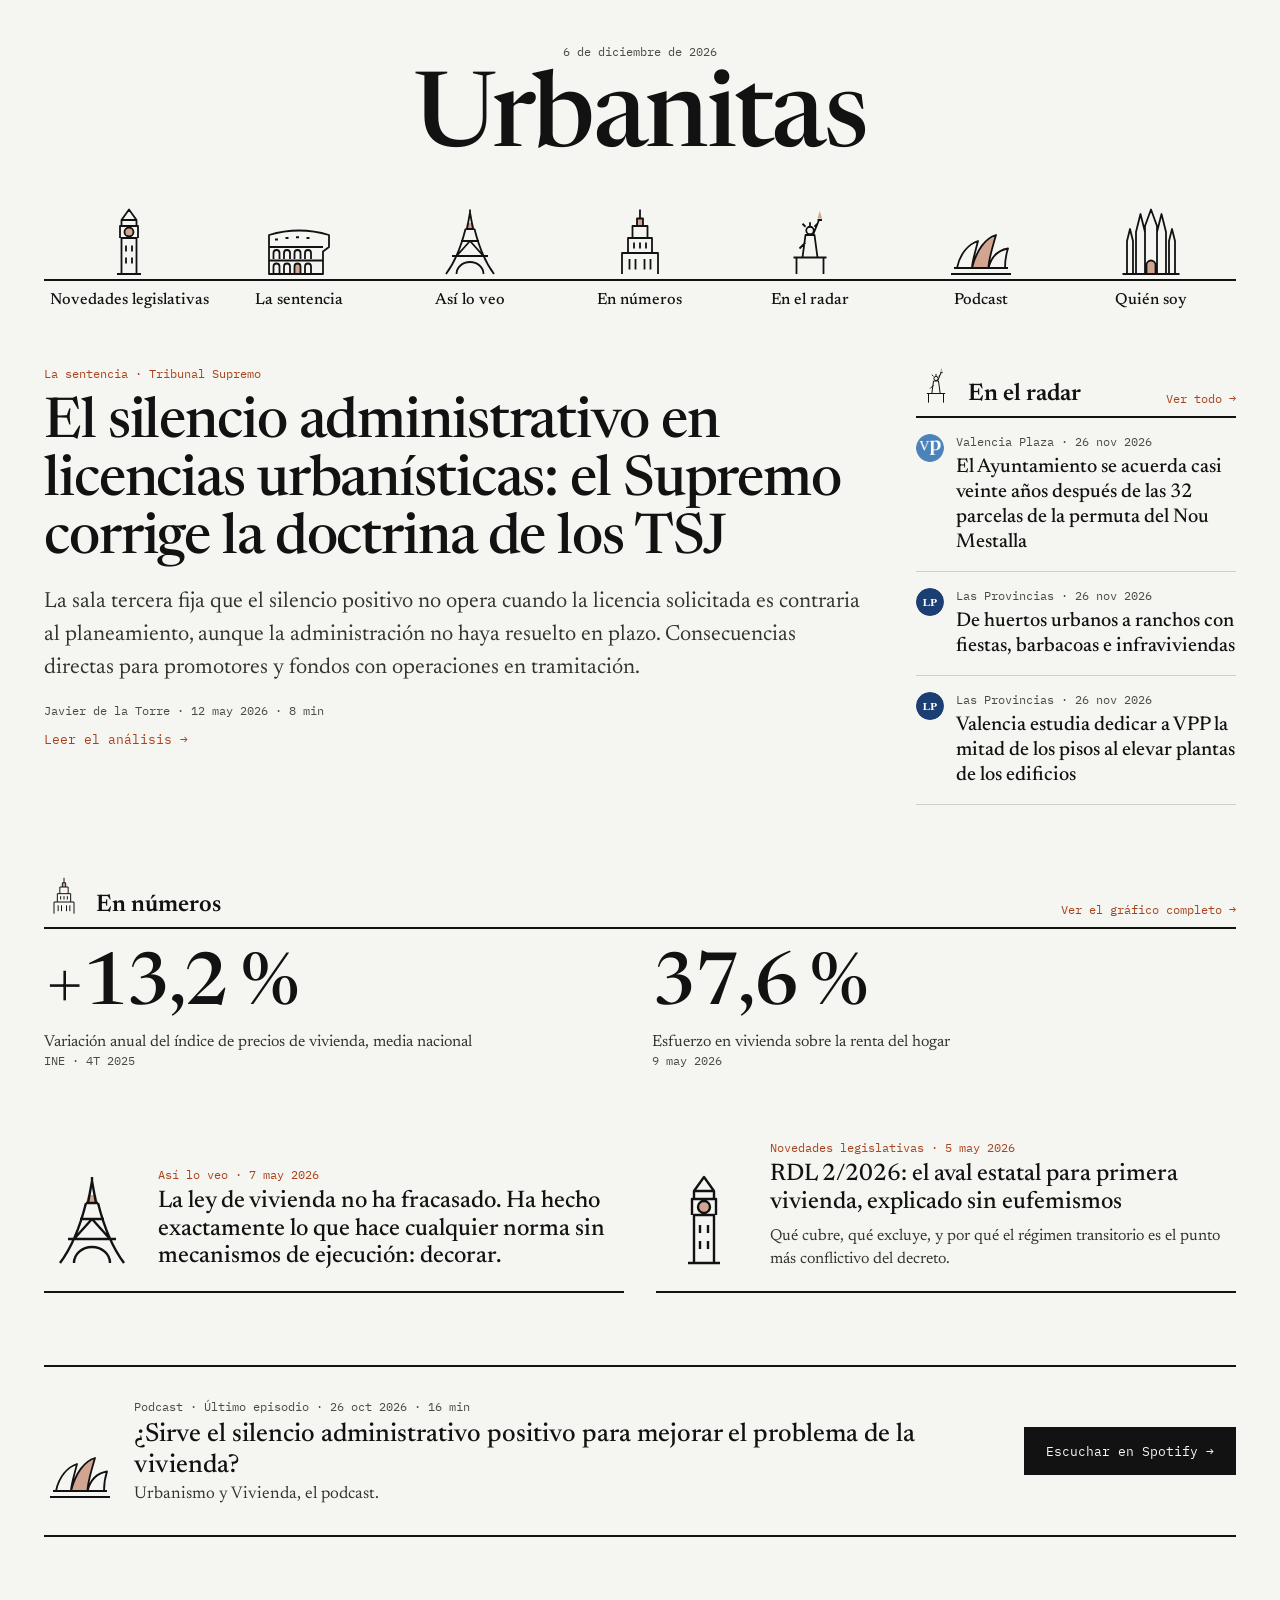
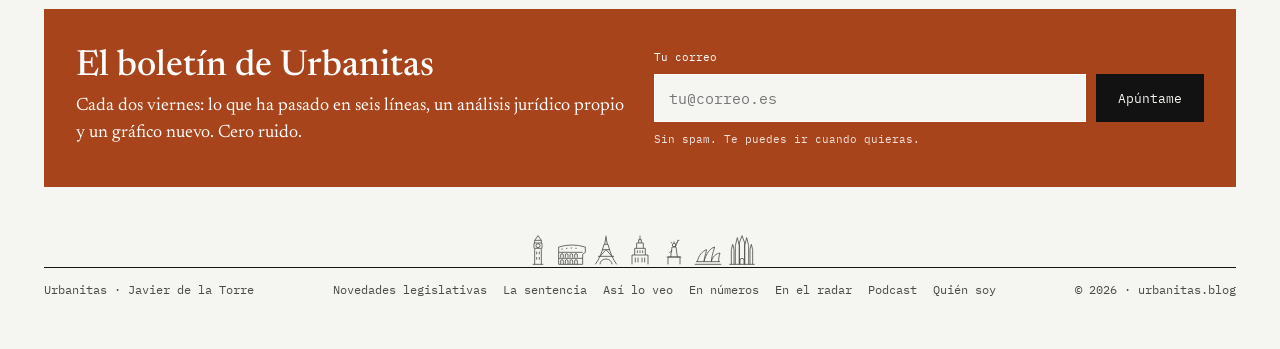
==== commit 2fca115e: "Radar diario: 26 nov 2026 Co-Authored-By: Claude Opus 5.5 <noreply@anthropic.com> Claude-Session: ht" ====
--- a/index.html
+++ b/index.html
@@ -65,25 +65,25 @@
       <a href="radar.html" class="mas">Ver todo →</a>
     </div>
     <div class="lista-radar">
-      <a href="https://www.lasprovincias.es/economia/seis-diez-inmobiliarias-valencianas-sufren-consecuencias-decreto-20261124014612-nt.html" target="_blank" rel="noopener">
+      <a href="https://valenciaplaza.com/valenciaplaza/valencia/el-ayuntamiento-se-acuerda-casi-veinte-anos-despues-de-las-32-parcelas-de-la-permuta-del-nou-mestalla" target="_blank" rel="noopener">
+        <img class="medio" src="assets/medios/valenciaplaza.png" alt="" width="28" height="28">
+        <span class="cuerpo">
+        <span class="fuente">Valencia Plaza · 26 nov 2026</span>
+        <span class="tit">El Ayuntamiento se acuerda casi veinte años después de las 32 parcelas de la permuta del Nou Mestalla</span>
+        </span>
+      </a>
+      <a href="https://www.lasprovincias.es/valencia-ciudad/huertos-urbanos-ranchos-fiestas-barbacoas-infraviviendas-20261126010752-nt.html" target="_blank" rel="noopener">
         <img class="medio" src="assets/medios/lasprovincias.svg" alt="" width="28" height="28">
         <span class="cuerpo">
-        <span class="fuente">Las Provincias · 25 nov 2026</span>
-        <span class="tit">Seis de cada diez inmobiliarias valencianas ya sufren las consecuencias del decreto Maricarmen</span>
+        <span class="fuente">Las Provincias · 26 nov 2026</span>
+        <span class="tit">De huertos urbanos a ranchos con fiestas, barbacoas e infraviviendas</span>
         </span>
       </a>
-      <a href="https://www.lasprovincias.es/valencia-ciudad/propietarios-casitas-rosa-exigen-desokupar-viviendas-publicas-20261124014443-nt.html" target="_blank" rel="noopener">
+      <a href="https://www.lasprovincias.es/valencia-ciudad/valencia-estudia-dedicar-vpp-mitad-pisos-elevar-20261125010055-nt.html" target="_blank" rel="noopener">
         <img class="medio" src="assets/medios/lasprovincias.svg" alt="" width="28" height="28">
         <span class="cuerpo">
-        <span class="fuente">Las Provincias · 25 nov 2026</span>
-        <span class="tit">Los propietarios de Casitas Rosa exigen desokupar las viviendas públicas donde se vende droga</span>
-        </span>
-      </a>
-      <a href="https://valenciaplaza.com/valenciaplaza/valencia/valencia-modificara-el-pgou-para-permitir-que-se-levanten-nuevas-plantas-en-edificios-ya-construidos" target="_blank" rel="noopener">
-        <img class="medio" src="assets/medios/valenciaplaza.png" alt="" width="28" height="28">
-        <span class="cuerpo">
-        <span class="fuente">Valencia Plaza · 24 nov 2026</span>
-        <span class="tit">València modificará el PGOU para permitir que se levanten nuevas plantas en edificios ya construidos</span>
+        <span class="fuente">Las Provincias · 26 nov 2026</span>
+        <span class="tit">Valencia estudia dedicar a VPP la mitad de los pisos al elevar plantas de los edificios</span>
         </span>
       </a>
     </div>
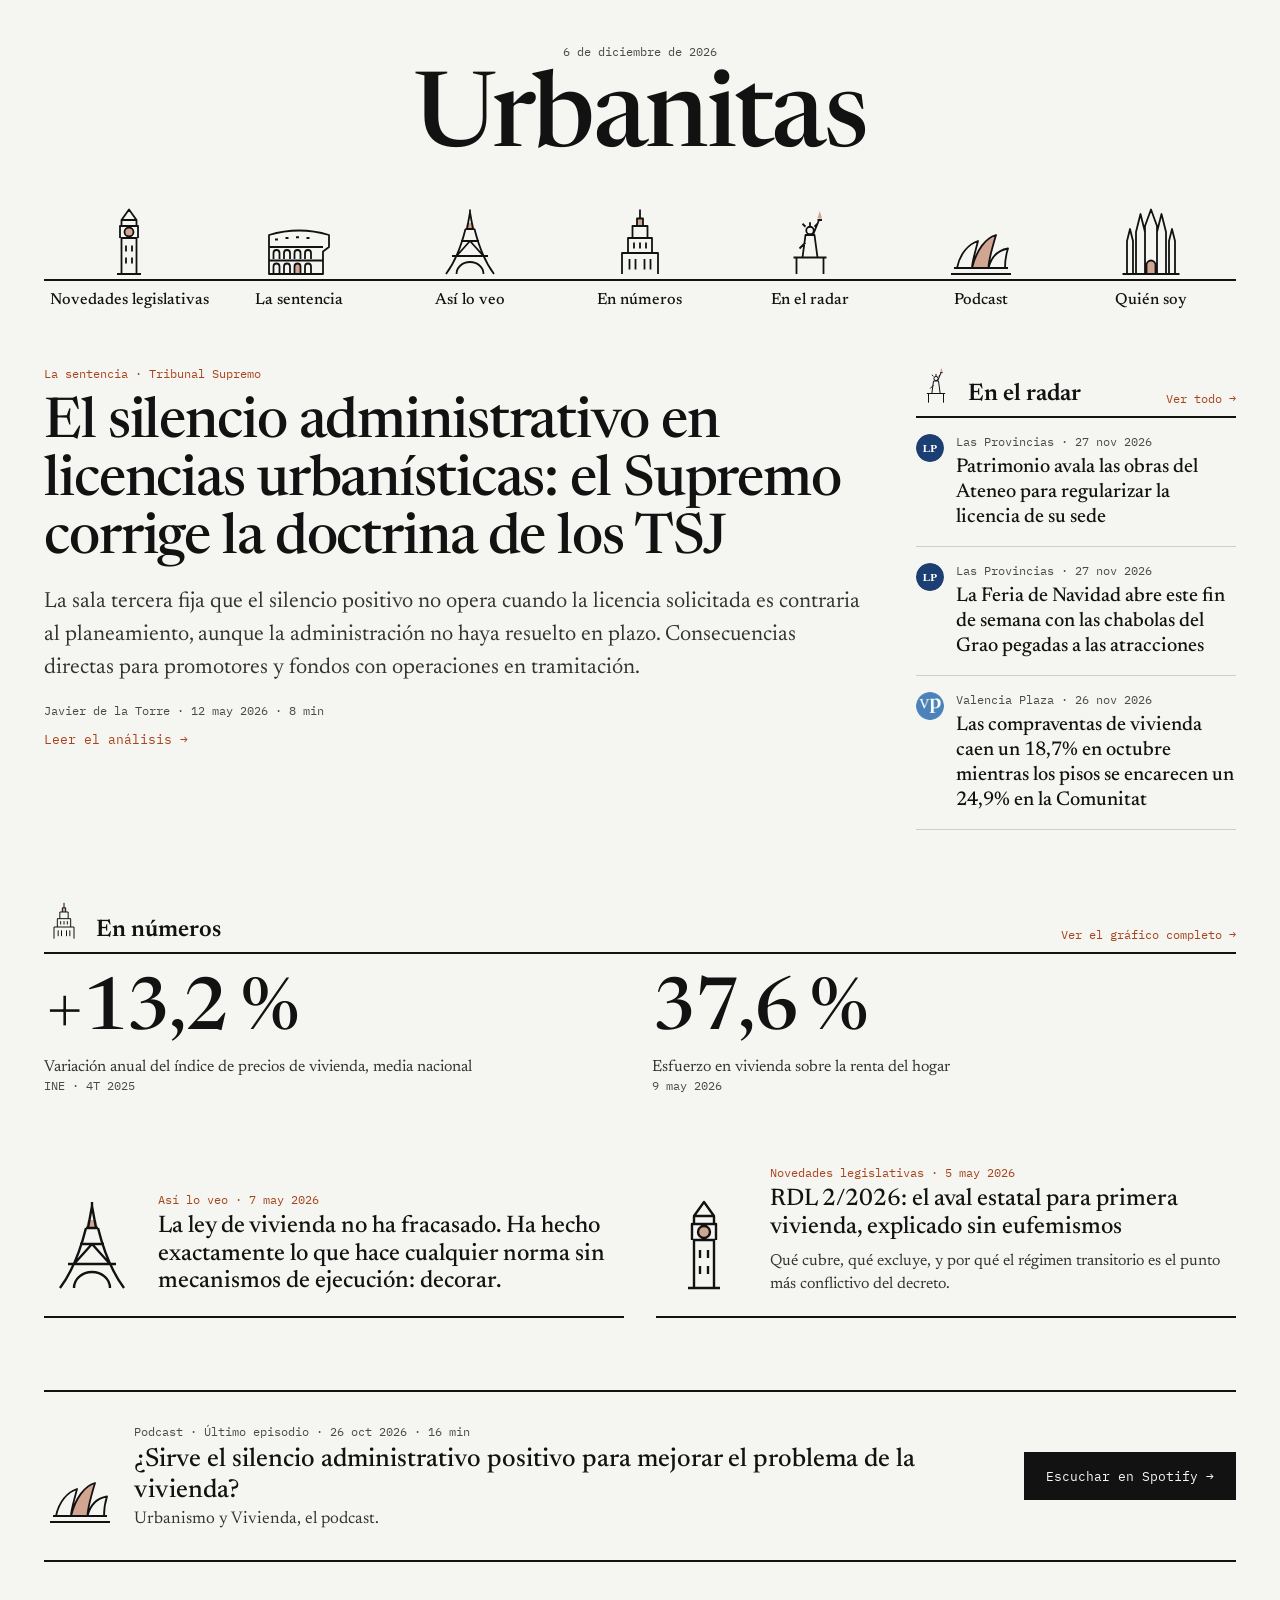
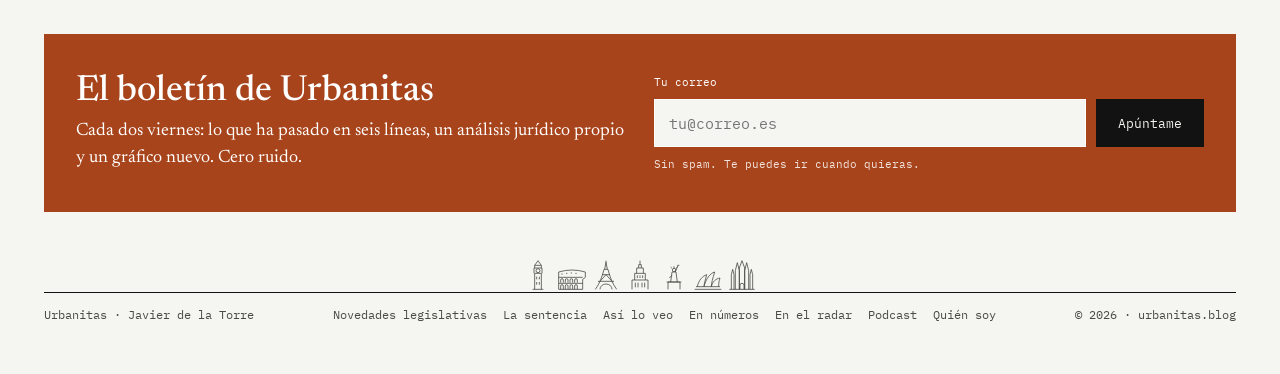
==== commit 885cef5d: "Radar diario: 27 nov 2026 Co-Authored-By: Claude Opus 5.5 <noreply@anthropic.com> Claude-Session: ht" ====
--- a/index.html
+++ b/index.html
@@ -65,25 +65,25 @@
       <a href="radar.html" class="mas">Ver todo →</a>
     </div>
     <div class="lista-radar">
-      <a href="https://valenciaplaza.com/valenciaplaza/valencia/el-ayuntamiento-se-acuerda-casi-veinte-anos-despues-de-las-32-parcelas-de-la-permuta-del-nou-mestalla" target="_blank" rel="noopener">
+      <a href="https://www.lasprovincias.es/valencia-ciudad/patrimonio-decide-hoy-sobre-plan-reforma-ateneo-20261127090100-nt.html" target="_blank" rel="noopener">
+        <img class="medio" src="assets/medios/lasprovincias.svg" alt="" width="28" height="28">
+        <span class="cuerpo">
+        <span class="fuente">Las Provincias · 27 nov 2026</span>
+        <span class="tit">Patrimonio avala las obras del Ateneo para regularizar la licencia de su sede</span>
+        </span>
+      </a>
+      <a href="https://www.lasprovincias.es/valencia-ciudad/feria-navidad-abre-fin-semana-chabolas-grao-20261126003404-nt.html" target="_blank" rel="noopener">
+        <img class="medio" src="assets/medios/lasprovincias.svg" alt="" width="28" height="28">
+        <span class="cuerpo">
+        <span class="fuente">Las Provincias · 27 nov 2026</span>
+        <span class="tit">La Feria de Navidad abre este fin de semana con las chabolas del Grao pegadas a las atracciones</span>
+        </span>
+      </a>
+      <a href="https://valenciaplaza.com/valenciaplaza/plaza-inmobiliaria/las-compraventas-de-vivienda-caen-un-187-en-octubre-mientras-los-pisos-se-encarecen-un-249-en-la-comunitat" target="_blank" rel="noopener">
         <img class="medio" src="assets/medios/valenciaplaza.png" alt="" width="28" height="28">
         <span class="cuerpo">
         <span class="fuente">Valencia Plaza · 26 nov 2026</span>
-        <span class="tit">El Ayuntamiento se acuerda casi veinte años después de las 32 parcelas de la permuta del Nou Mestalla</span>
-        </span>
-      </a>
-      <a href="https://www.lasprovincias.es/valencia-ciudad/huertos-urbanos-ranchos-fiestas-barbacoas-infraviviendas-20261126010752-nt.html" target="_blank" rel="noopener">
-        <img class="medio" src="assets/medios/lasprovincias.svg" alt="" width="28" height="28">
-        <span class="cuerpo">
-        <span class="fuente">Las Provincias · 26 nov 2026</span>
-        <span class="tit">De huertos urbanos a ranchos con fiestas, barbacoas e infraviviendas</span>
-        </span>
-      </a>
-      <a href="https://www.lasprovincias.es/valencia-ciudad/valencia-estudia-dedicar-vpp-mitad-pisos-elevar-20261125010055-nt.html" target="_blank" rel="noopener">
-        <img class="medio" src="assets/medios/lasprovincias.svg" alt="" width="28" height="28">
-        <span class="cuerpo">
-        <span class="fuente">Las Provincias · 26 nov 2026</span>
-        <span class="tit">Valencia estudia dedicar a VPP la mitad de los pisos al elevar plantas de los edificios</span>
+        <span class="tit">Las compraventas de vivienda caen un 18,7% en octubre mientras los pisos se encarecen un 24,9% en la Comunitat</span>
         </span>
       </a>
     </div>
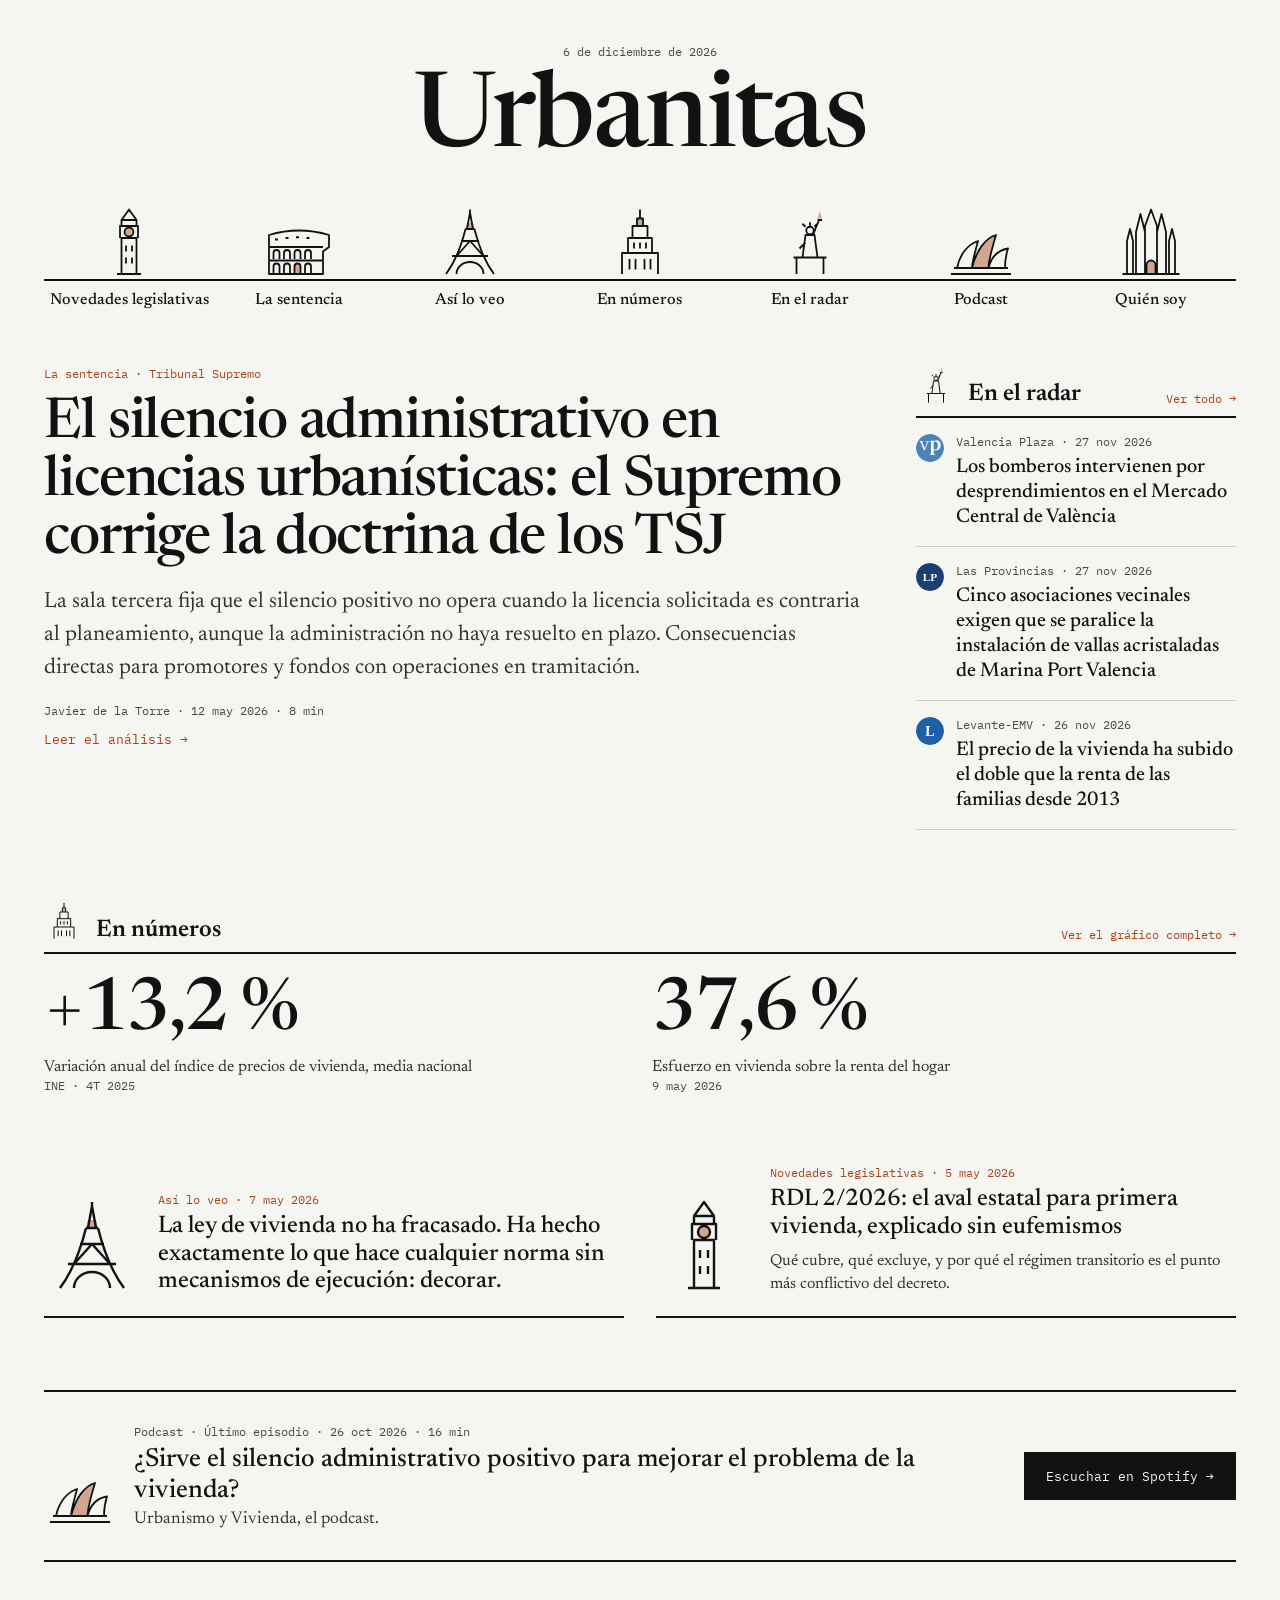
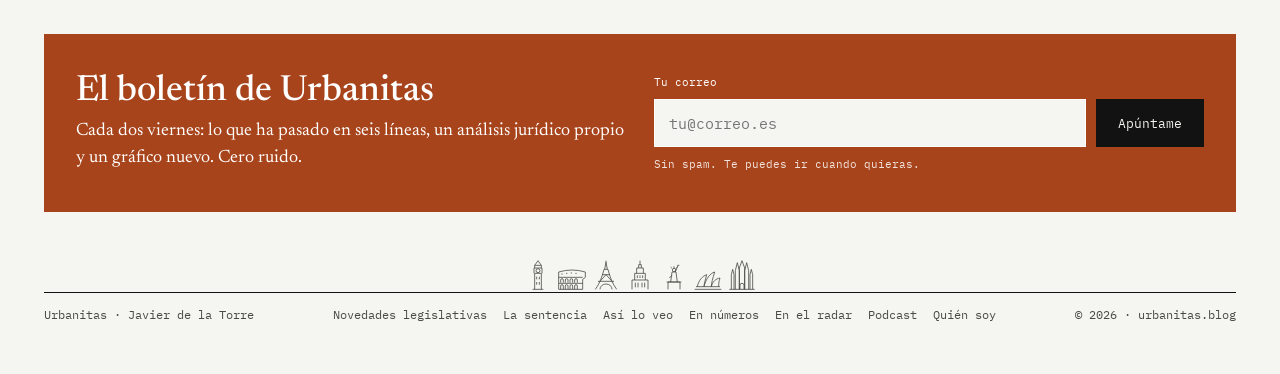
==== commit beeb4b22: "Radar diario: 28 nov 2026 Co-Authored-By: Claude Opus 5.5 <noreply@anthropic.com> Claude-Session: ht" ====
--- a/index.html
+++ b/index.html
@@ -65,25 +65,25 @@
       <a href="radar.html" class="mas">Ver todo →</a>
     </div>
     <div class="lista-radar">
-      <a href="https://www.lasprovincias.es/valencia-ciudad/patrimonio-decide-hoy-sobre-plan-reforma-ateneo-20261127090100-nt.html" target="_blank" rel="noopener">
+      <a href="https://valenciaplaza.com/valenciaplaza/valencia/los-bomberos-intervienen-por-desprendimientos-en-el-mercado-central-de-valencia" target="_blank" rel="noopener">
+        <img class="medio" src="assets/medios/valenciaplaza.png" alt="" width="28" height="28">
+        <span class="cuerpo">
+        <span class="fuente">Valencia Plaza · 27 nov 2026</span>
+        <span class="tit">Los bomberos intervienen por desprendimientos en el Mercado Central de València</span>
+        </span>
+      </a>
+      <a href="https://www.lasprovincias.es/valencia-ciudad/vecinos-instalacion-vallas-marina-20261127101147-nt.html" target="_blank" rel="noopener">
         <img class="medio" src="assets/medios/lasprovincias.svg" alt="" width="28" height="28">
         <span class="cuerpo">
         <span class="fuente">Las Provincias · 27 nov 2026</span>
-        <span class="tit">Patrimonio avala las obras del Ateneo para regularizar la licencia de su sede</span>
+        <span class="tit">Cinco asociaciones vecinales exigen que se paralice la instalación de vallas acristaladas de Marina Port Valencia</span>
         </span>
       </a>
-      <a href="https://www.lasprovincias.es/valencia-ciudad/feria-navidad-abre-fin-semana-chabolas-grao-20261126003404-nt.html" target="_blank" rel="noopener">
-        <img class="medio" src="assets/medios/lasprovincias.svg" alt="" width="28" height="28">
+      <a href="https://www.levante-emv.com/economia/2026/11/26/precio-vivienda-subido-doble-renta-136880075.html" target="_blank" rel="noopener">
+        <img class="medio" src="assets/medios/levante.svg" alt="" width="28" height="28">
         <span class="cuerpo">
-        <span class="fuente">Las Provincias · 27 nov 2026</span>
-        <span class="tit">La Feria de Navidad abre este fin de semana con las chabolas del Grao pegadas a las atracciones</span>
-        </span>
-      </a>
-      <a href="https://valenciaplaza.com/valenciaplaza/plaza-inmobiliaria/las-compraventas-de-vivienda-caen-un-187-en-octubre-mientras-los-pisos-se-encarecen-un-249-en-la-comunitat" target="_blank" rel="noopener">
-        <img class="medio" src="assets/medios/valenciaplaza.png" alt="" width="28" height="28">
-        <span class="cuerpo">
-        <span class="fuente">Valencia Plaza · 26 nov 2026</span>
-        <span class="tit">Las compraventas de vivienda caen un 18,7% en octubre mientras los pisos se encarecen un 24,9% en la Comunitat</span>
+        <span class="fuente">Levante-EMV · 26 nov 2026</span>
+        <span class="tit">El precio de la vivienda ha subido el doble que la renta de las familias desde 2013</span>
         </span>
       </a>
     </div>
